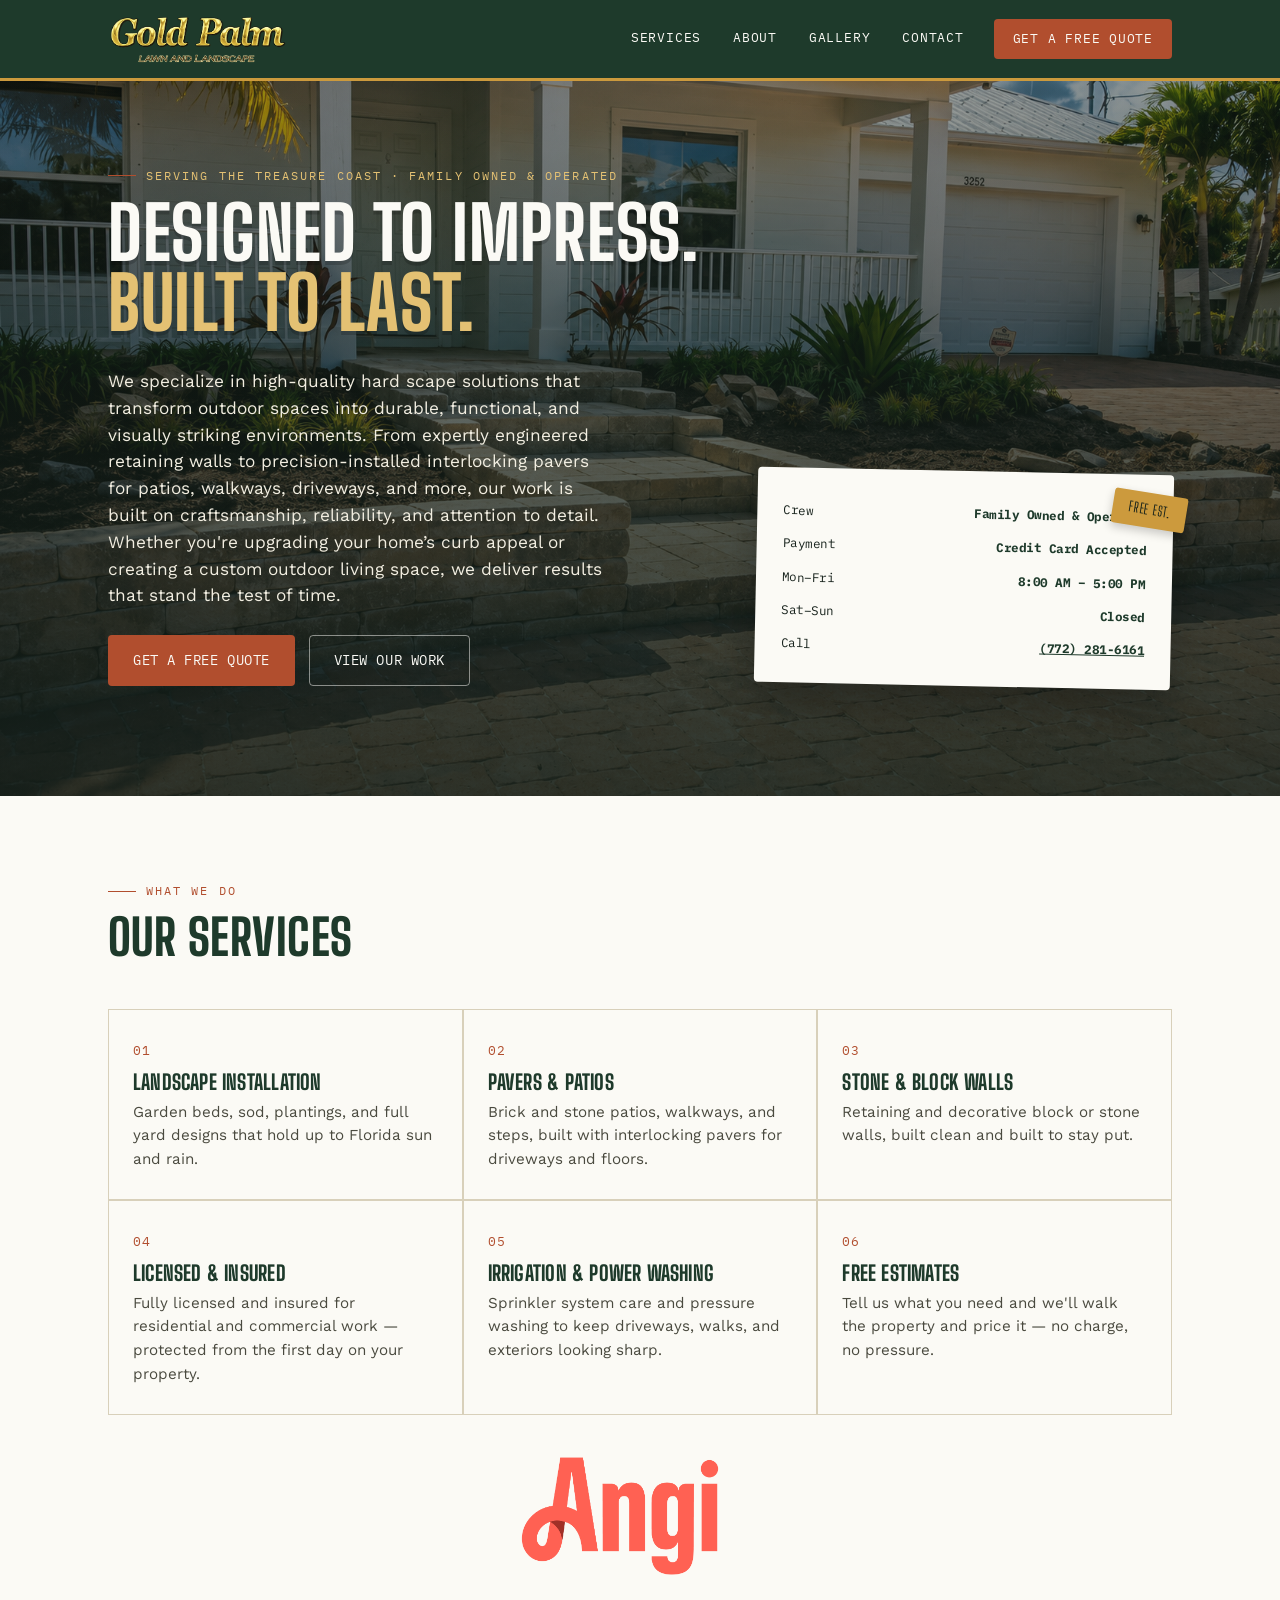
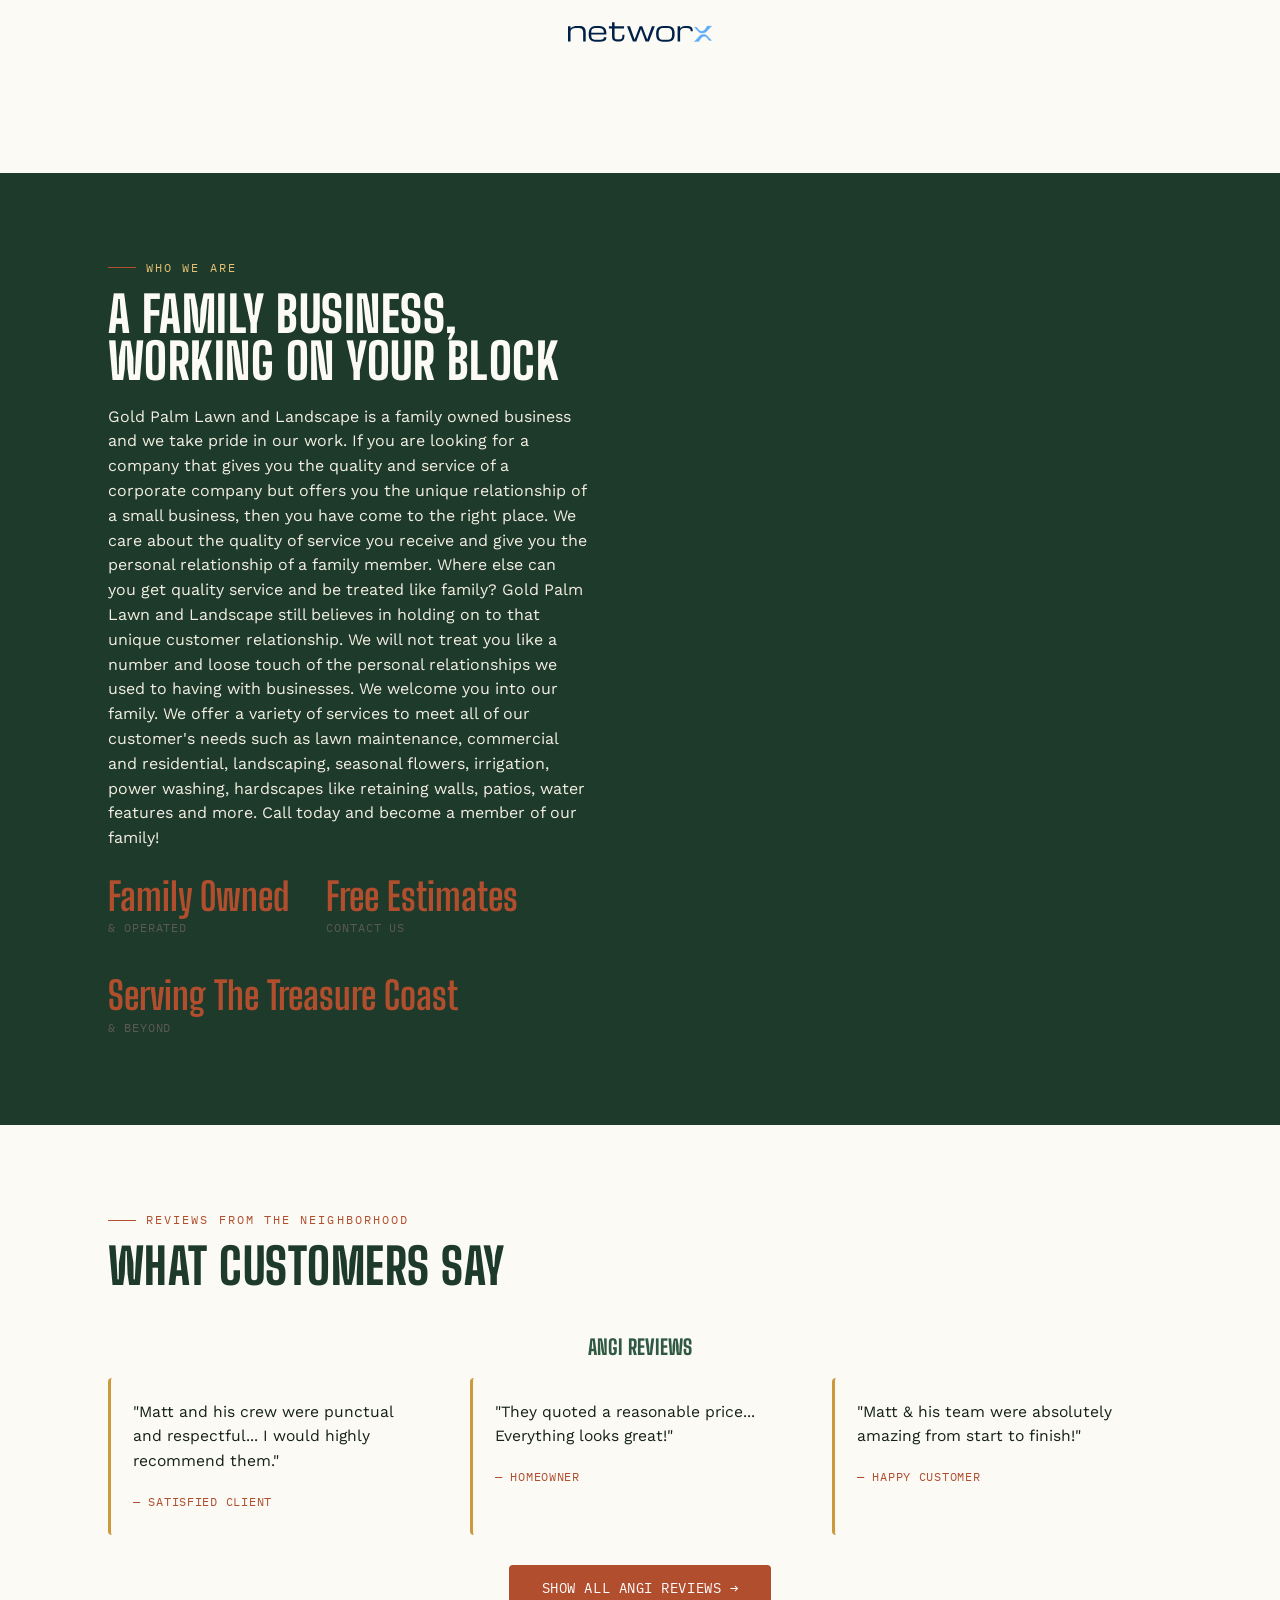
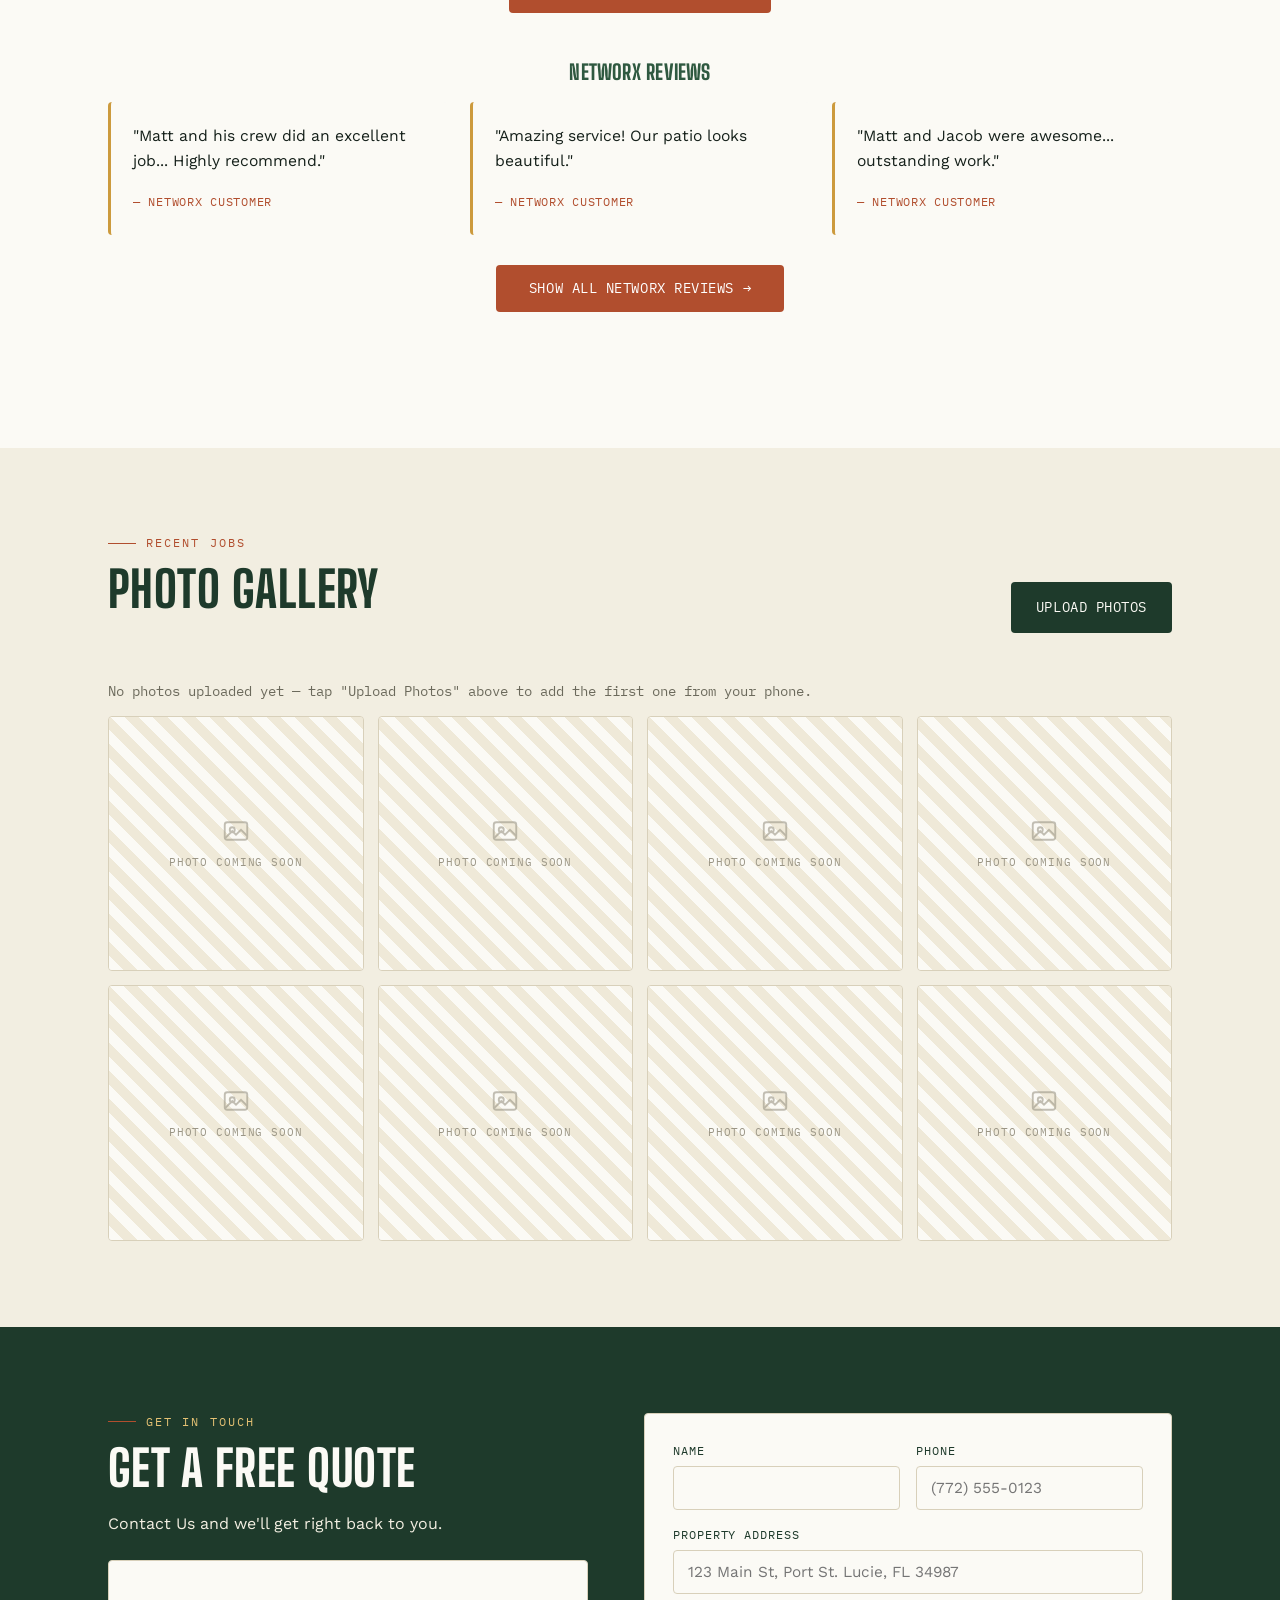
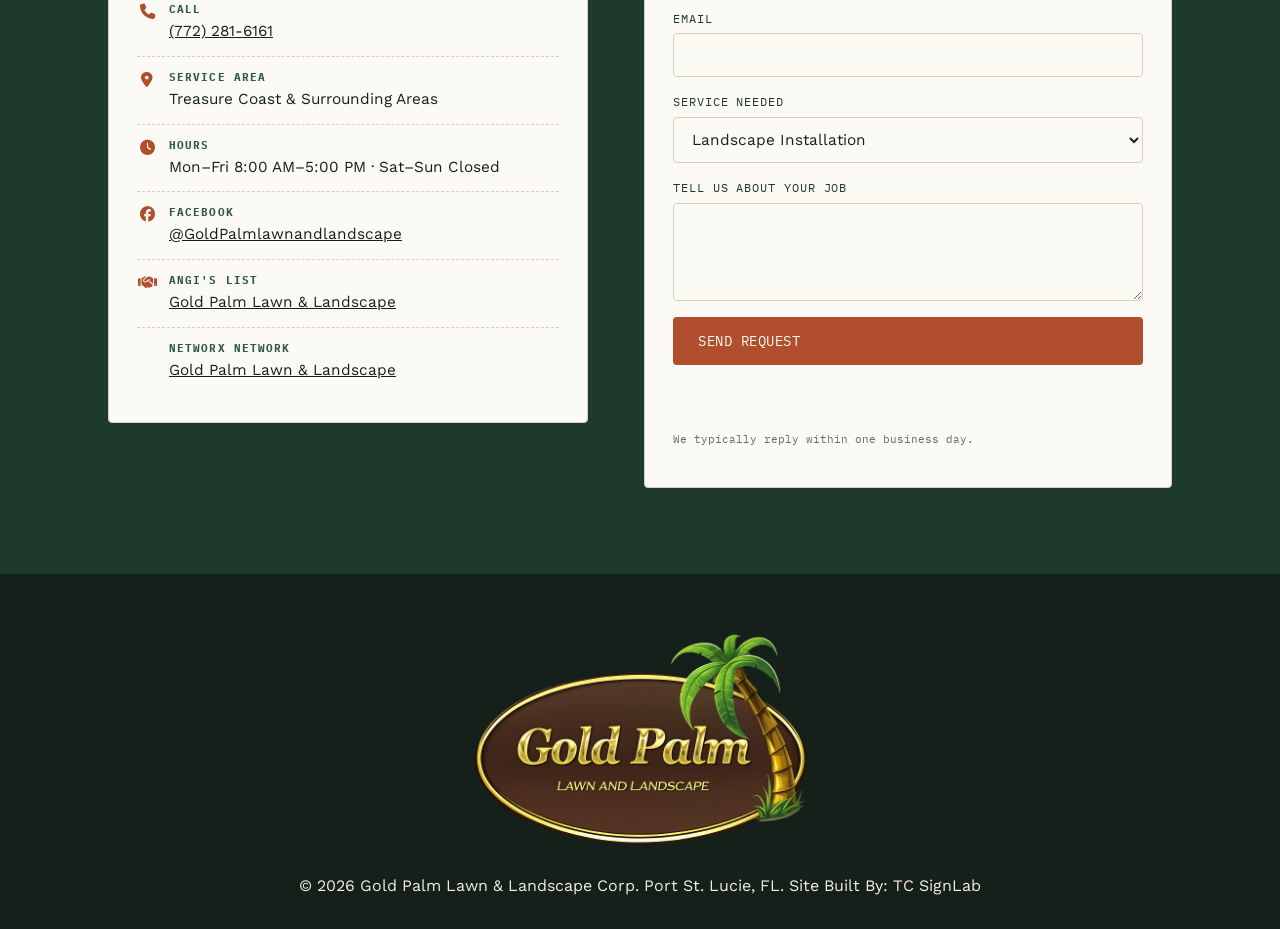
==== index.html @ 98dd60ee "Update index.html" ====
<!doctype html>
<html lang="en">
<head>
<meta charset="UTF-8">
<meta name="viewport" content="width=device-width, initial-scale=1">
<title>Gold Palm Lawn &amp; Landscape | Port St. Lucie, FL</title>
<meta name="description" content="Family-owned lawn care and landscaping in Port St. Lucie, FL. Mowing, landscape installs, pavers &amp; patios, clean-ups. Free estimates.">
<link rel="preconnect" href="https://fonts.googleapis.com">
<link rel="preconnect" href="https://fonts.gstatic.com" crossorigin>
<link href="https://fonts.googleapis.com/css2?family=Big+Shoulders+Display:wght@600;800&family=Work+Sans:wght@400;500;600;700&family=IBM+Plex+Mono:wght@500&display=swap" rel="stylesheet">
<link rel="stylesheet" href="https://cdnjs.cloudflare.com/ajax/libs/font-awesome/6.5.1/css/all.min.css">
<link rel="icon" href="assets/logo.jpg" type="image/jpeg">
<link rel="stylesheet" href="style.css">
</head>
<body>
<a class="skip-link" href="#main">Skip to content</a>

<!-- =================== HEADER =================== -->
<header class="site-header">
  <div class="wrap">
 <a href="#top" class="brand">
  <img src="logo.png" alt="Gold Palm Lawn & Landscape" class="brand-logo" style="height:106px; width:auto; object-fit:contain;">
  <!-- Optional fallback text if image fails to load -->
  <span class="brand-text" style="display:none;">Gold Palm<span>Lawn &amp; Landscape</span></span>
</a>
    <button class="nav-toggle" id="navToggle" aria-label="Open menu" aria-expanded="false" aria-controls="mainNav">
      <span></span><span></span><span></span>
    </button>
    <nav class="main-nav" id="mainNav">
      <a href="#services">Services</a>
      <a href="#about">About</a>
      <a href="#gallery">Gallery</a>
      <a href="#contact">Contact</a>
      <a href="#contact" class="btn btn-primary" style="padding:9px 18px;">Get a Free Quote</a>
    </nav>
  </div>
</header>

<main id="main">

  <!-- =================== HERO =================== -->
<section class="hero" id="top" style="background-image: url('hero1.png'); background-size: cover; background-position: center;">
  <div class="wrap">
    <div>
      <p class="eyebrow" style="color:var(--gold-light)">Serving The Treasure Coast &middot; Family Owned & Operated</p>
      <h1>Designed To Impress.<br><em>Built To Last.</em></h1>
      <p class="hero-sub">We specialize in high-quality hard scape solutions that transform outdoor spaces into durable, functional, and visually striking environments. From expertly engineered retaining walls to precision-installed interlocking pavers for patios, walkways, driveways, and more, our work is built on craftsmanship, reliability, and attention to detail. Whether you're upgrading your home’s curb appeal or creating a custom outdoor living space, we deliver results that stand the test of time.</p>
      <div class="hero-actions">
        <a href="#contact" class="btn btn-primary">Get A Free Quote</a>
        <a href="#gallery" class="btn btn-ghost">View Our Work</a>
      </div>
    </div>
    <div class="ticket">
      <div class="ticket-stamp">FREE&nbsp;EST.</div>
         <div class="ticket-row"><span>Crew</span><b>Family Owned &amp; Operated</b></div>
      <div class="ticket-row"><span>Payment</span><b>Credit Card Accepted</b></div>
      <div class="ticket-row"><span>Mon&ndash;Fri</span><b>8:00 AM &ndash; 5:00 PM</b></div>
      <div class="ticket-row"><span>Sat&ndash;Sun</span><b>Closed</b></div>
      <div class="ticket-row"><span>Call</span><b><a href="tel:+17722816161">(772) 281-6161</a></b></div>
    </div>
  </div>
</section>

  <!-- =================== SERVICES =================== -->
  <section id="services" class="section-paper">
    <div class="wrap">
      <div class="section-head">
        <p class="eyebrow">What We Do</p>
        <h2>Our Services</h2>
            </div>
      <div class="services-grid">
        <div class="service-card">
          <span class="service-num">01</span>
          <h3>Landscape Installation</h3>
          <p>Garden beds, sod, plantings, and full yard designs that hold up to Florida sun and rain.</p>
        </div>
        <div class="service-card">
          <span class="service-num">02</span>
          <h3>Pavers &amp; Patios</h3>
          <p>Brick and stone patios, walkways, and steps, built with interlocking pavers for driveways and floors.</p>
        </div>
        <div class="service-card">
          <span class="service-num">03</span>
          <h3>Stone &amp; Block Walls</h3>
          <p>Retaining and decorative block or stone walls, built clean and built to stay put.</p>
        </div>
        <div class="service-card">
          <span class="service-num">04</span>
          <h3>Licensed &amp; Insured</h3>
          <p>Fully licensed and insured for residential and commercial work — protected from the first day on your property.</p>
        </div>
        <div class="service-card">
          <span class="service-num">05</span>
          <h3>Irrigation &amp; Power Washing</h3>
          <p>Sprinkler system care and pressure washing to keep driveways, walks, and exteriors looking sharp.</p>
        </div>
        <div class="service-card">
          <span class="service-num">06</span>
          <h3>Free Estimates</h3>
          <p>Tell us what you need and we'll walk the property and price it — no charge, no pressure.</p>
        </div>
      </div>
    </div>
          </div>
    </div>
    <!-- TRUST SIGNALS / REVIEW SITES -->
  <div class="trust-badges" style="text-align:center; padding: 40px 0; background: var(--paper);">
    <div style="max-width:400px; margin:0 auto; display:flex; justify-content:center; gap:40px; align-items:center; flex-wrap:wrap;">
      <!-- Angi -->
      <a href="https://www.angi.com/companylist/us/fl/fort-pierce/gold-palm-lawn-and-landscape-corp target="_blank" rel="noopener" style="display:block;">
        <img src="angi.png" alt="Angi" style=" max-width:200px;">
      </a><br></br>
      
      <!-- Networx -->
      <a href="https://www.networx.com/c.gold-palm-lawn-and-landscap" target="_blank" rel="noopener" style="display:block;">
      <img src="networx.svg" alt="Networx" style="max-width:550px;">
      </a>
    </div>
  </div>
  </section>
  <!-- =================== ABOUT =================== -->
  <section id="about" class="section-dark">
    <div class="wrap about-grid">
      <div>
        <p class="eyebrow" style="color:var(--gold-light)">Who we are</p>
        <h2>A family business, working on your block</h2>
        <p style="color:var(--sand); max-width:48ch;">Gold Palm Lawn and Landscape is a family owned business and we take pride in our work. If you are looking for a company that gives you the quality and service of a corporate company but offers you the unique relationship of a small business, then you have come to the right place. We care about the quality of service you receive and give you the personal relationship of a family member. Where else can you get quality service and be treated like family? Gold Palm Lawn and Landscape still believes in holding on to that unique customer relationship. We will not treat you like a number and loose touch of the personal relationships we used to having with businesses. We welcome you into our family. We offer a variety of services to meet all of our customer's needs such as lawn maintenance, commercial and residential, landscaping, seasonal flowers, irrigation, power washing, hardscapes like retaining walls, patios, water features and more. Call today and become a member of our family!</p>
        <div class="stat-row">
          <div class="stat"><b>Family Owned</b><span>& Operated</span></div>
          <div class="stat"><b>Free Estimates</b><span>Contact Us</span></div>
          <div class="stat"><b>Serving The Treasure Coast</b><span>& Beyond</span></div>
        </div>
      </div>
    </div>
  </section>

<!-- =================== TESTIMONIALS =================== -->
<section class="section-paper">
  <div class="wrap">
    <div class="section-head">
      <p class="eyebrow">Reviews From The Neighborhood</p>
      <h2>What Customers Say</h2>
    </div>

<!-- Angi Reviews -->
<h3 style="text-align:center; margin:40px 0 20px; color:var(--palm);">Angi Reviews</h3>
<div class="testimonial-row" id="angiReviews"></div>
<div style="text-align:center; margin:30px 0 50px;">
  <a href="https://www.angi.com/companylist/us/fl/fort-pierce/gold-palm-lawn-and-landscape-corp-reviews-161920782.htm" 
     target="_blank" rel="noopener" 
     class="btn btn-primary" style="background:var(--clay); color:white; padding:12px 32px;">
    Show All Angi Reviews →
  </a>
</div>

<!-- Networx Reviews -->
<h3 style="text-align:center; margin:40px 0 20px; color:var(--palm);">Networx Reviews</h3>
<div class="testimonial-row" id="networxReviews"></div>
<div style="text-align:center; margin:30px 0 50px;">
  <a href="https://www.networx.com/c.gold-palm-lawn-and-landscape" 
     target="_blank" rel="noopener" 
     class="btn btn-primary" style="background:var(--clay); color:white; padding:12px 32px;">
    Show All Networx Reviews →
  </a>
</div>
  </div>
</section>

  <!-- All-reviews modal -->
  <div class="modal-overlay" id="reviewsModal" hidden>
    <div class="modal-panel">
      <button class="modal-close" id="reviewsModalClose" aria-label="Close reviews">&times;</button>
      <p class="eyebrow">Sourced from Angi</p>
      <h3 style="margin:0;">All Reviews</h3>
      <p class="form-note" id="modalSummaryNote"></p>
      <div class="review-list" id="reviewList"></div>
    </div>
  </div>

  <!-- =================== GALLERY =================== -->
  <section id="gallery" class="section-paper" style="background:var(--sand);">
    <div class="wrap">
      <div class="section-head" style="display:flex; justify-content:space-between; align-items:flex-end; flex-wrap:wrap; gap:18px; max-width:none;">
        <div>
          <p class="eyebrow">Recent jobs</p>
          <h2>Photo Gallery</h2>
        </div>
        <a href="admin.html" class="btn btn-dark">Upload Photos</a>
      </div>
      <div class="gallery-grid" id="galleryGrid">
        <!-- Filled by gallery.js from images.json. Placeholder tiles shown until photos are added. -->
      </div>
    </div>
  </section>

  <!-- =================== CONTACT =================== -->
  <section id="contact" class="section-dark">
    <div class="wrap contact-grid">
      <div>
        <p class="eyebrow" style="color:var(--gold-light)">Get In Touch</p>
        <h2>Get a free quote</h2>
        <p style="color:var(--sand);">Contact Us and we'll get right back to you.</p>
        <div class="contact-card" style="margin-top:24px;">
          <div class="contact-line"><span class="ic"><i class="fa-solid fa-phone"></i></span><div><b>Call</b><a href="tel:+17722816161">(772) 281-6161</a></div></div>
          
          <div class="contact-line"><span class="ic"><i class="fa-solid fa-location-dot"></i></span><div><b>Service Area</b>Treasure Coast &amp; Surrounding Areas</div></div>
          <div class="contact-line"><span class="ic"><i class="fa-solid fa-clock"></i></span><div><b>Hours</b>Mon&ndash;Fri 8:00 AM&ndash;5:00 PM &middot; Sat&ndash;Sun Closed</div></div>
          <div class="contact-line"><span class="ic"><i class="fa-brands fa-facebook"></i></span><div><b>Facebook</b><a href="https://www.facebook.com/GoldPalmlawnandlandscape/" target="_blank" rel="noopener">@GoldPalmlawnandlandscape</a></div></div>
        <div class="contact-line"><span class="ic"><i class="fa-solid fa-handshake"></i></span><div><b>Angi's List</b><a href="https://www.angi.com/companylist/us/fl/fort-pierce/gold-palm-lawn-and-landscape-corp" target="_blank" rel="noopener">Gold Palm Lawn & Landscape</a></div></div>
         <div class="contact-line"><span class="ic"><i class="fa-solid fa-brick"></i></span><div><b>Networx Network</b><a href="https://www.networx.com/c.gold-palm-lawn-and-landscapep" target="_blank" rel="noopener">Gold Palm Lawn & Landscape</a></div></div>
        </div>
      </div>
      <div class="contact-card">
        <!--
          FORM SETUP: Go to https://formspree.io, create a free account
          and a new form, then replace YOUR_FORM_ID below with your
          real Formspree form ID (looks like "abcdwxyz").
        -->
        <form class="quote-form" action="https://formspree.io/f/YOUR_FORM_ID" method="POST" id="quoteForm">
          <div class="form-row">
            <div class="field">
              <label for="name">Name</label>
              <input type="text" id="name" name="name" required>
            </div>
            <div class="field">
              <label for="phone">Phone</label>
              <input type="tel" id="phone" name="phone" placeholder="(772) 555-0123" required>
            </div>
          </div>
          <div class="field">
            <label for="address">Property Address</label>
            <input type="text" id="address" name="address" placeholder="123 Main St, Port St. Lucie, FL 34987">
          </div>
          <div class="field">
            <label for="email">Email</label>
            <input type="email" id="email" name="email" required>
          </div>
          <div class="field">
            <label for="service">Service Needed</label>
            <select id="service" name="service">
              <option>Landscape Installation</option>
              <option>Pavers &amp; Patios</option>
              <option>Stone &amp; Block Walls</option>
              <option>Irrigation &amp; Power Washing</option>
              <option>Something Else</option>
            </select>
          </div>
          <div class="field">
            <label for="message">Tell Us About Your Job</label>
            <textarea id="message" name="message" rows="4" required></textarea>
          </div>
          <input type="hidden" name="_subject" value="New quote request — Gold Palm website">
          <button type="submit" class="btn btn-primary">Send Request</button>
          <p class="form-status" id="formStatus" role="status"></p>
          <p class="form-note">We typically reply within one business day.</p>
        </form>
      </div>
    </div>
  </section>
</main>

<!-- =================== FOOTER =================== -->
<footer>
      <div align="center"> 
        <img src="logo3.png" alt="Gold Palm Lawn & Landscape" style="height:250px;">
      &copy; 2026 Gold Palm Lawn &amp; Landscape Corp. Port St. Lucie, FL. Site Built By: TC SignLab
    </div>
</footer>

<script>
  document.getElementById('year').textContent = new Date().getFullYear();

  // mobile nav toggle
  const navToggle = document.getElementById('navToggle');
  const mainNav = document.getElementById('mainNav');
  navToggle.addEventListener('click', () => {
    const open = mainNav.classList.toggle('open');
    navToggle.setAttribute('aria-expanded', open);
  });
  mainNav.querySelectorAll('a').forEach(a => a.addEventListener('click', () => {
    mainNav.classList.remove('open');
    navToggle.setAttribute('aria-expanded', false);
  }));

  // Formspree AJAX submit so we can show a status message without leaving the page
  const form = document.getElementById('quoteForm');
  const status = document.getElementById('formStatus');
  form.addEventListener('submit', async (e) => {
    e.preventDefault();
    status.textContent = 'Sending...';
    status.className = 'form-status';
    try{
      const res = await fetch(form.action, {
        method: 'POST',
        body: new FormData(form),
        headers: { 'Accept': 'application/json' }
      });
      if(res.ok){
        status.textContent = "Thanks — we'll be in touch soon.";
        status.className = 'form-status ok';
        form.reset();
      } else {
        status.textContent = 'Something went wrong. Please call (772) 281-6161 instead.';
        status.className = 'form-status err';
      }
    } catch(err){
      status.textContent = 'Something went wrong. Please call (772) 281-6161 instead.';
      status.className = 'form-status err';
    }
  });
</script>
<script src="reviews.js"></script>
<script src="gallery.js"></script>
<script src="reviews.js"></script>
</body>
</html>
---- style.css ----
/* ===========================================================
   GOLD PALM LAWN & LANDSCAPE — design tokens
   Theme: a landscaper's job ticket — mowed-stripe fields,
   stamped estimates, dashed tear-lines, spec-sheet labels.
   =========================================================== */

:root{
  --ink:        #15201A;
  --palm-deep:  #1E3A2B;
  --palm:       #2F5940;
  --palm-light: #4F8061;
  --gold:       #CC9A3D;
  --gold-light: #E4C173;
  --clay:       #B14E2E;
  --sand:       #F2EEE1;
  --paper:      #FBFAF5;
  --line:       #D8D0BA;

  --display: "Big Shoulders Display", sans-serif;
  --body:    "Work Sans", system-ui, sans-serif;
  --mono:    "IBM Plex Mono", monospace;

  --radius: 4px;
  --max: 1120px;
}

@media (prefers-reduced-motion: reduce){
  *{ animation-duration: 0.001ms !important; transition-duration: 0.001ms !important; }
}

*{ box-sizing: border-box; }
html{ scroll-behavior: smooth; }
body{
  margin:0;
  background: var(--sand);
  color: var(--ink);
  font-family: var(--body);
  font-size: 16px;
  line-height: 1.55;
}

img{ max-width:100%; display:block; }
a{ color: inherit; }
.wrap{ max-width: var(--max); margin: 0 auto; padding: 0 28px; }

h1,h2,h3{
  font-family: var(--display);
  font-weight: 800;
  letter-spacing: 0.01em;
  text-transform: uppercase;
  line-height: 0.95;
  margin: 0 0 0.4em;
}
h2{ font-size: clamp(2rem, 5vw, 3.1rem); color: var(--palm-deep); }
h3{ font-size: 1.3rem; color: var(--palm-deep); }
p{ margin: 0 0 1em; }

.eyebrow{
  font-family: var(--mono);
  text-transform: uppercase;
  letter-spacing: 0.18em;
  font-size: 0.72rem;
  color: var(--clay);
  display:flex;
  align-items:center;
  gap: 10px;
  margin-bottom: 14px;
}
.eyebrow::before{
  content:"";
  width: 28px; height: 1px;
  background: var(--clay);
  display:inline-block;
}

/* ---------- buttons ---------- */
.btn{
  display:inline-flex;
  align-items:center;
  gap:8px;
  font-family: var(--mono);
  font-size: 0.85rem;
  letter-spacing: 0.04em;
  text-transform: uppercase;
  text-decoration:none;
  padding: 14px 24px;
  border-radius: var(--radius);
  border: 1px solid transparent;
  cursor:pointer;
  transition: transform .15s ease, background .15s ease;
}
.btn:hover{ transform: translateY(-2px); }
.btn:focus-visible{ outline: 3px solid var(--gold); outline-offset: 2px; }
.btn-primary{ background: var(--clay); color: var(--paper); }
.btn-primary:hover{ background:#9c4326; }
.btn-ghost{ background: transparent; border-color: rgba(251,250,245,0.5); color: var(--paper); }
.btn-ghost:hover{ background: rgba(251,250,245,0.12); }
.btn-dark{ background: var(--palm-deep); color: var(--paper); }
.btn-dark:hover{ background: var(--ink); }

/* ---------- header ---------- */
.site-header{
  position: sticky; top:0; z-index: 50;
  background: var(--palm-deep);
  border-bottom: 3px solid var(--gold);
}
.site-header .wrap{
  display:flex; align-items:center; justify-content:space-between;
  height: 78px;
}
.brand{ display:flex; align-items:center; gap: 12px; text-decoration:none; }
.brand-mark{
  width: 46px; height:46px; border-radius:50%;
  background: var(--gold);
  display:flex; align-items:center; justify-content:center;
  font-family: var(--display); font-size:1.4rem; color: var(--palm-deep);
  flex: none;
}
.brand-text{ font-family: var(--display); color: var(--paper); font-size: 1.5rem; letter-spacing:0.02em; line-height:1; }
.brand-text span{ display:block; font-family: var(--mono); font-size:0.6rem; letter-spacing:0.22em; color: var(--gold-light); text-transform:uppercase; margin-top:4px; }
.brand-logo {
  height: 46px;
  width: auto;
  max-width: 180px;
  object-fit: contain;
  flex: none;
}

/* Fallback if image doesn't load */
.brand-text {
  display: flex;
  align-items: center;
  gap: 12px;
}
nav.main-nav{ display:flex; align-items:center; gap: 28px; }
nav.main-nav a{
  color: var(--paper); text-decoration:none;
  font-family: var(--mono); font-size:0.8rem; letter-spacing:0.06em; text-transform:uppercase;
  padding: 6px 2px; border-bottom: 2px solid transparent;
}
nav.main-nav a:hover{ border-color: var(--gold); }
.nav-toggle{ display:none; }

@media (max-width: 760px){
  nav.main-nav{ position:fixed; inset: 78px 0 auto 0; background: var(--palm-deep); flex-direction:column; align-items:flex-start; padding: 18px 28px 24px; gap:16px; transform: translateY(-130%); transition: transform .25s ease; border-bottom: 3px solid var(--gold); }
  nav.main-nav.open{ transform: translateY(0); }
  .nav-toggle{ display:flex; flex-direction:column; gap:5px; background:none; border:none; cursor:pointer; padding:8px; }
  .nav-toggle span{ width:24px; height:2px; background: var(--paper); display:block; }
}

/* ---------- hero ---------- */
.hero{
  position: relative;
  overflow: hidden;
  background: repeating-linear-gradient(
    115deg,
    var(--palm-deep) 0px, var(--palm-deep) 64px,
    var(--palm) 64px, var(--palm) 128px
  );
  padding: 86px 0 110px;
}
.hero::after{
  content:"";
  position:absolute; inset:0;
  background: linear-gradient(180deg, rgba(21,32,26,0.05) 0%, rgba(21,32,26,0.55) 100%);
  pointer-events:none;
}
.hero .wrap{ position:relative; z-index:2; display:grid; grid-template-columns: 1.3fr 0.9fr; gap: 48px; align-items:end; }
@media (max-width: 860px){ .hero .wrap{ grid-template-columns: 1fr; } }

.hero h1{
  font-size: clamp(2.6rem, 6.4vw, 4.6rem);
  color: var(--paper);
  text-shadow: 0 4px 0 rgba(0,0,0,0.18);
}
.hero h1 em{ font-style:normal; color: var(--gold-light); }
.hero-sub{ color: var(--sand); max-width: 46ch; font-size:1.08rem; }
.hero-actions{ display:flex; gap:14px; flex-wrap:wrap; margin-top: 26px; }

/* ticket-stub card */
.ticket{
  background: var(--paper);
  border-radius: var(--radius);
  padding: 26px 26px 22px;
  position: relative;
  box-shadow: 0 18px 40px rgba(0,0,0,0.28);
  transform: rotate(1.2deg);
}
.ticket-row{ display:flex; justify-content:space-between; font-family: var(--mono); font-size:0.78rem; letter-spacing:0.04em; padding: 7px 0; }
.ticket-row.divider{ border-top: 2px dashed var(--line); margin-top: 4px; padding-top: 11px; }
.ticket-row b{ color: var(--palm-deep); }
.ticket-stamp{
  position:absolute; top: 18px; right: -14px;
  background: var(--gold); color: var(--ink);
  font-family: var(--display); font-size: 0.85rem; letter-spacing: 0.06em;
  padding: 7px 16px; transform: rotate(8deg);
  border-radius: 3px;
  box-shadow: 0 4px 10px rgba(0,0,0,0.2);
}

/* ---------- section shells ---------- */
section{ padding: 86px 0; }
.section-dark{ background: var(--palm-deep); color: var(--sand); }
.section-dark h2{ color: var(--paper); }
.section-paper{ background: var(--paper); }

.section-head{ max-width: 640px; margin-bottom: 48px; }

/* ---------- services ---------- */
.services-grid{
  display:grid; grid-template-columns: repeat(3, 1fr); gap: 2px;
  background: var(--line);
  border: 1px solid var(--line);
}
@media (max-width: 760px){ .services-grid{ grid-template-columns: 1fr 1fr; } }
@media (max-width: 480px){ .services-grid{ grid-template-columns: 1fr; } }
.service-card{
  background: var(--paper);
  padding: 28px 24px;
}
.service-num{ font-family: var(--mono); color: var(--clay); font-size:0.8rem; letter-spacing:0.08em; }
.service-card h3{ margin: 10px 0 8px; }
.service-card p{ color: #4a4a3f; font-size:0.95rem; margin:0; }

/* ---------- about ---------- */
.about-grid{ display:grid; grid-template-columns: 1fr 1fr; gap: 60px; align-items:center; }
@media (max-width: 860px){ .about-grid{ grid-template-columns: 1fr; gap: 36px; } }
.about-photo{
  aspect-ratio: 4/3;
  background: linear-gradient(135deg, var(--palm) 0%, var(--palm-deep) 100%);
  border-radius: var(--radius);
  display:flex; align-items:center; justify-content:center;
  color: var(--gold-light); font-family: var(--mono); font-size:0.78rem; letter-spacing:0.1em; text-transform:uppercase; text-align:center; padding: 24px;
  border: 1px solid var(--palm-light);
}
.stat-row{ display:flex; gap: 36px; margin-top: 26px; flex-wrap:wrap; }
.stat b{ display:block; font-family: var(--display); font-size: 2.4rem; color: var(--clay); line-height:1; }
.stat span{ font-family: var(--mono); font-size:0.72rem; letter-spacing:0.08em; text-transform:uppercase; color:#5b5b4f; }

/* ---------- testimonials ---------- */
.testimonial-row{ display:grid; grid-template-columns: repeat(3,1fr); gap: 22px; }
@media (max-width: 860px){ .testimonial-row{ grid-template-columns: 1fr; } }
.testimonial{
  background: var(--paper);
  border-left: 3px solid var(--gold);
  padding: 22px 22px;
  border-radius: var(--radius);
}
.testimonial p{ font-size: 0.98rem; color: var(--ink); }
.testimonial cite{ font-family: var(--mono); font-style:normal; font-size:0.75rem; letter-spacing:0.06em; text-transform:uppercase; color: var(--clay); }

/* ---------- reviews ---------- */
.reviews-head{ display:flex; justify-content:space-between; align-items:flex-end; flex-wrap:wrap; gap:18px; margin-bottom: 48px; }
.reviews-summary{ display:flex; align-items:center; gap: 14px; font-family: var(--mono); }
.reviews-summary .score{ font-family: var(--display); font-size: 2.4rem; color: var(--clay); line-height:1; }
.reviews-summary .stars{ color: var(--gold); letter-spacing: 2px; font-size: 1rem; }
.reviews-summary .count{ font-size: 0.78rem; color: #5b5b4f; display:block; }
.reviews-summary a{ font-size: 0.72rem; text-decoration: underline; color: var(--palm); }
.testimonial-loading{ font-family: var(--mono); font-size:0.85rem; color:#6c6a5c; grid-column: 1/-1; }
.testimonial .stars{ color: var(--gold); font-size: 0.85rem; letter-spacing: 1px; display:block; margin-bottom: 8px; }
.testimonial .neg-badge{ display:inline-block; font-family: var(--mono); font-size:0.62rem; letter-spacing:0.08em; text-transform:uppercase; color: var(--clay); border:1px solid var(--clay); border-radius: 3px; padding: 2px 6px; margin-bottom:8px; }

/* ---------- review modal ---------- */
.modal-overlay{
  position: fixed; inset: 0; z-index: 200;
  background: rgba(21,32,26,0.72);
  display:flex; align-items:flex-start; justify-content:center;
  padding: 40px 18px;
  overflow-y: auto;
}
.modal-overlay[hidden]{ display:none; }
.modal-panel{
  background: var(--paper);
  border-radius: var(--radius);
  max-width: 720px; width:100%;
  padding: 32px 30px 36px;
  position: relative;
  box-shadow: 0 30px 60px rgba(0,0,0,0.4);
}
.modal-close{
  position:absolute; top: 18px; right: 18px;
  width: 36px; height:36px; border-radius:50%;
  border:1px solid var(--line); background: var(--sand);
  font-family: var(--mono); font-size: 1rem; cursor:pointer; color: var(--ink);
}
.modal-close:hover{ background: var(--clay); color: var(--paper); }
.review-list{ margin-top: 22px; display:flex; flex-direction:column; gap:16px; max-height: 60vh; overflow-y:auto; padding-right: 6px; }
.review-row{ border-bottom: 1px dashed var(--line); padding-bottom: 14px; }
.review-row:last-child{ border-bottom:none; }
.review-row-head{ display:flex; justify-content:space-between; align-items:baseline; gap:10px; flex-wrap:wrap; }
.review-row-head b{ font-family: var(--display); font-size:1.05rem; color: var(--palm-deep); text-transform:none; letter-spacing:0; }
.review-row-head .stars{ color: var(--gold); font-size:0.8rem; }
.review-row-head .date{ font-family: var(--mono); font-size:0.7rem; color:#8a8a7a; }
.review-row p{ margin: 6px 0 0; font-size: 0.92rem; color: var(--ink); }
.review-row p.no-text{ color:#9b9686; font-style: italic; }

/* ---------- gallery ---------- */
.gallery-grid{
  display:grid; grid-template-columns: repeat(4, 1fr); gap: 14px;
}
@media (max-width: 860px){ .gallery-grid{ grid-template-columns: repeat(2, 1fr); } }
.gallery-item{
  aspect-ratio: 1/1;
  border-radius: var(--radius);
  overflow:hidden;
  background: var(--paper);
  border: 1px solid var(--line);
  position: relative;
}
.gallery-item img{ width:100%; height:100%; object-fit:cover; }
.gallery-placeholder{
  width:100%; height:100%;
  display:flex; flex-direction:column; align-items:center; justify-content:center; gap:8px;
  color: #9b9686; font-family: var(--mono); font-size: 0.68rem; letter-spacing: 0.08em; text-transform:uppercase; text-align:center; padding:10px;
  background: repeating-linear-gradient(45deg, var(--paper) 0 10px, #efe9d8 10px 20px);
}
.gallery-placeholder svg{ width: 30px; height:30px; opacity:0.6; }
.gallery-empty{ font-family: var(--mono); color:#6c6a5c; font-size:0.85rem; }

/* ---------- contact ---------- */
.contact-grid{ display:grid; grid-template-columns: 1fr 1.1fr; gap: 56px; }
@media (max-width: 860px){ .contact-grid{ grid-template-columns: 1fr; gap: 36px; } }
.contact-card{ background: var(--paper); border-radius: var(--radius); padding: 28px; border:1px solid var(--line); color: var(--ink); }
.contact-line{ display:flex; gap:12px; padding: 12px 0; border-bottom: 1px dashed var(--line); font-size:0.96rem; }
.contact-line:last-child{ border-bottom:none; }
.contact-line .ic{ flex:none; width: 20px; text-align:center; color: var(--clay); }
.contact-line b{ display:block; font-family: var(--mono); font-size:0.68rem; letter-spacing:0.1em; text-transform:uppercase; color: var(--palm); margin-bottom: 2px; }

form.quote-form{ display:flex; flex-direction:column; gap: 16px; }
.form-row{ display:grid; grid-template-columns: 1fr 1fr; gap: 16px; }
@media (max-width: 540px){ .form-row{ grid-template-columns: 1fr; } }
label{ font-family: var(--mono); font-size:0.72rem; letter-spacing:0.08em; text-transform:uppercase; color: var(--palm-deep); margin-bottom:6px; display:block; }
input, select, textarea{
  width:100%; padding: 12px 14px; border-radius: var(--radius);
  border: 1px solid var(--line); background: var(--paper);
  font-family: var(--body); font-size: 0.96rem; color: var(--ink);
}
input:focus, select:focus, textarea:focus{ outline: 2px solid var(--clay); outline-offset:1px; }
.field{ display:flex; flex-direction:column; }
.form-note{ font-family: var(--mono); font-size:0.7rem; color:#6c6a5c; }
.form-status{ font-family: var(--mono); font-size:0.85rem; padding: 10px 0; }
.form-status.ok{ color: var(--palm); }
.form-status.err{ color: var(--clay); }

/* ---------- footer ---------- */
footer{ background: var(--ink); color: var(--sand); padding: 50px 0 30px; }
.footer-top{ display:flex; justify-content:space-between; align-items:flex-start; flex-wrap:wrap; gap: 30px; padding-bottom: 30px; border-bottom: 1px solid rgba(251,250,245,0.15); }
.social-links{ display:flex; gap: 14px; }
.social-links a{
  width: 44px; height:44px; border-radius:50%;
  background: rgba(251,250,245,0.08);
  display:flex; align-items:center; justify-content:center;
  text-decoration:none; color: var(--sand);
  border: 1px solid rgba(251,250,245,0.2);
  transition: background .15s ease, transform .15s ease;
}
.social-links a:hover{ background: var(--gold); color: var(--ink); transform: translateY(-3px); }
.social-links svg{ width:20px; height:20px; }
.footer-bottom{ padding-top: 22px; font-family: var(--mono); font-size:0.72rem; letter-spacing:0.04em; color:#9b9b8c; display:flex; justify-content:space-between; flex-wrap:wrap; gap:10px; }

.skip-link{ position:absolute; left:-999px; top:auto; }
.skip-link:focus{ left: 16px; top: 16px; background: var(--gold); color:var(--ink); padding: 10px 16px; z-index: 200; border-radius: var(--radius); }

.sr-only{ position:absolute; width:1px; height:1px; padding:0; margin:-1px; overflow:hidden; clip:rect(0,0,0,0); white-space:nowrap; border:0; }

.logo-badge{
  background: var(--paper);
  border-radius: 8px;
  padding: 6px 10px;
  display:flex; align-items:center;
  flex: none;
}
.logo-badge img{ height: 44px; width:auto; display:block; }
@media (max-width:480px){ .logo-badge img{ height:36px; } }
.hero::before {
  content: "";
  position: absolute;
  inset: 0;
  background: linear-gradient(180deg, rgba(21,32,26,0.4) 0%, rgba(21,32,26,0.75) 100%);
  pointer-events: none;
}
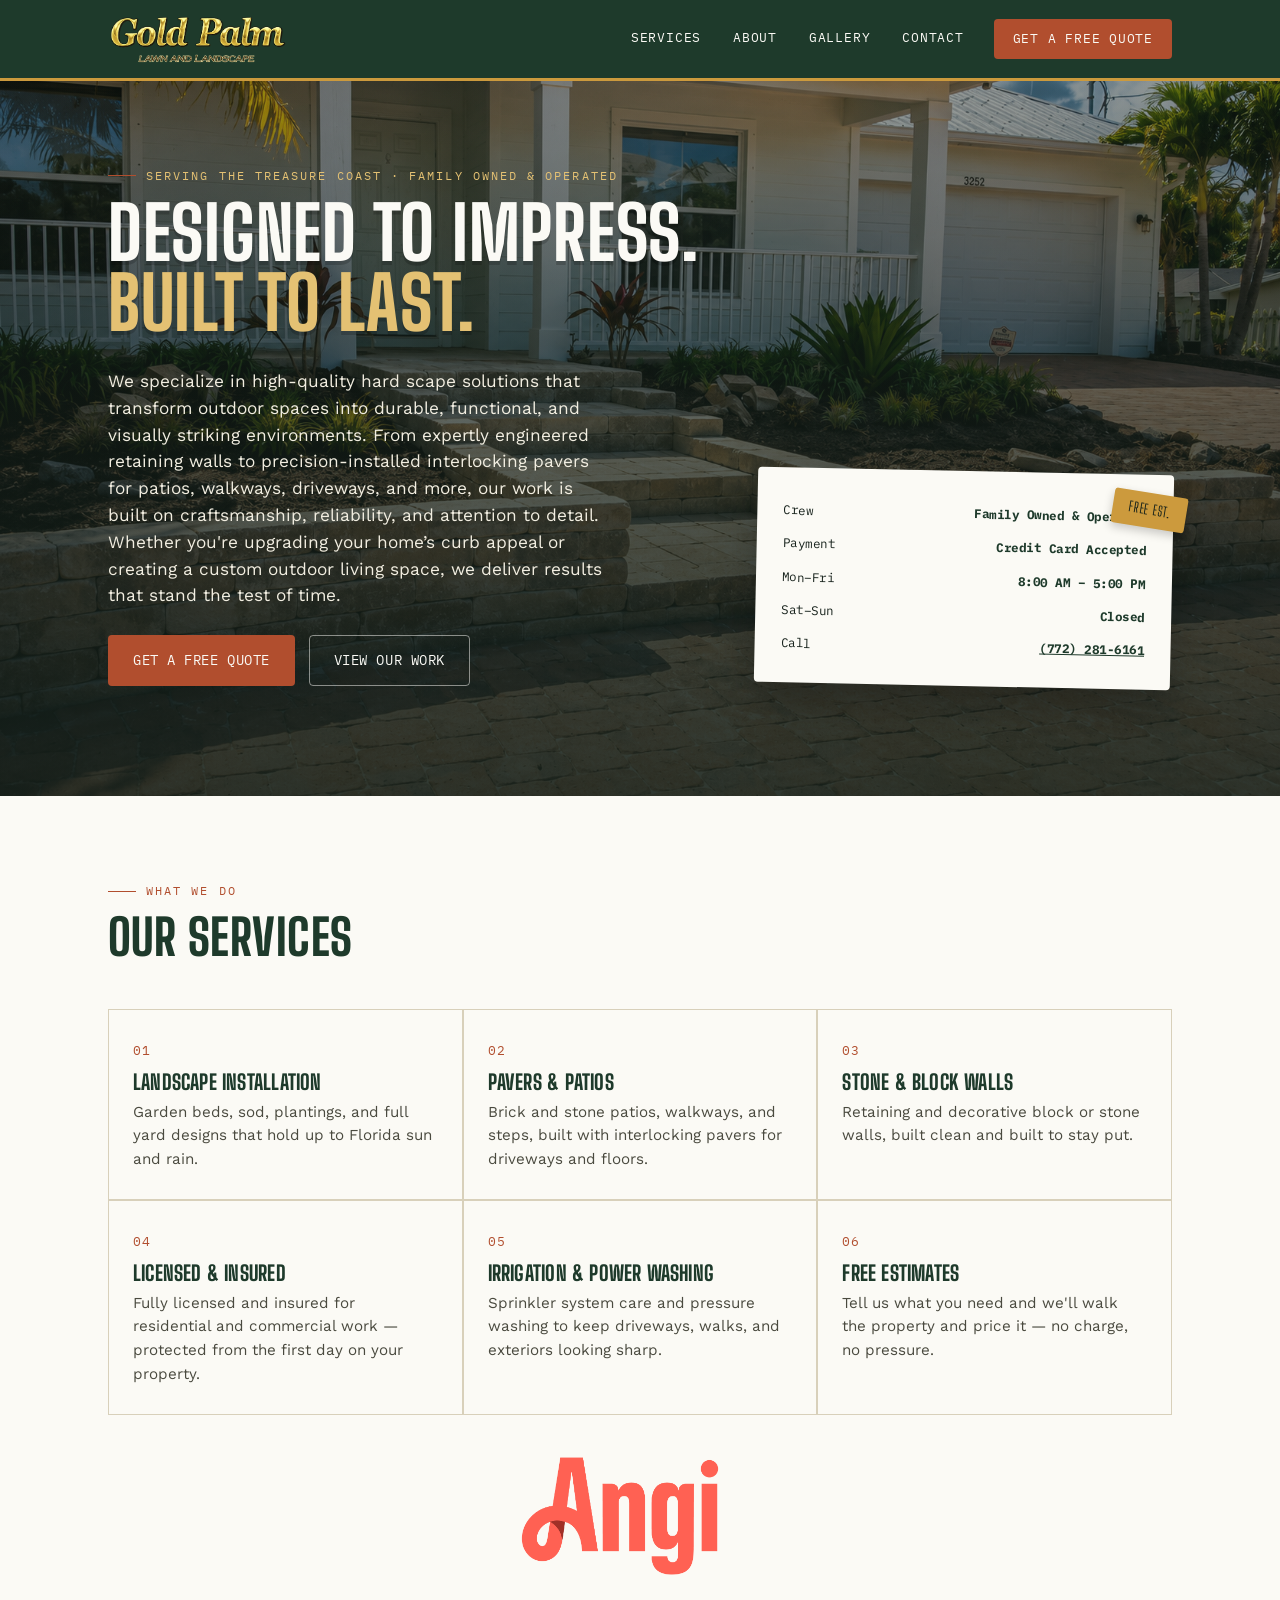
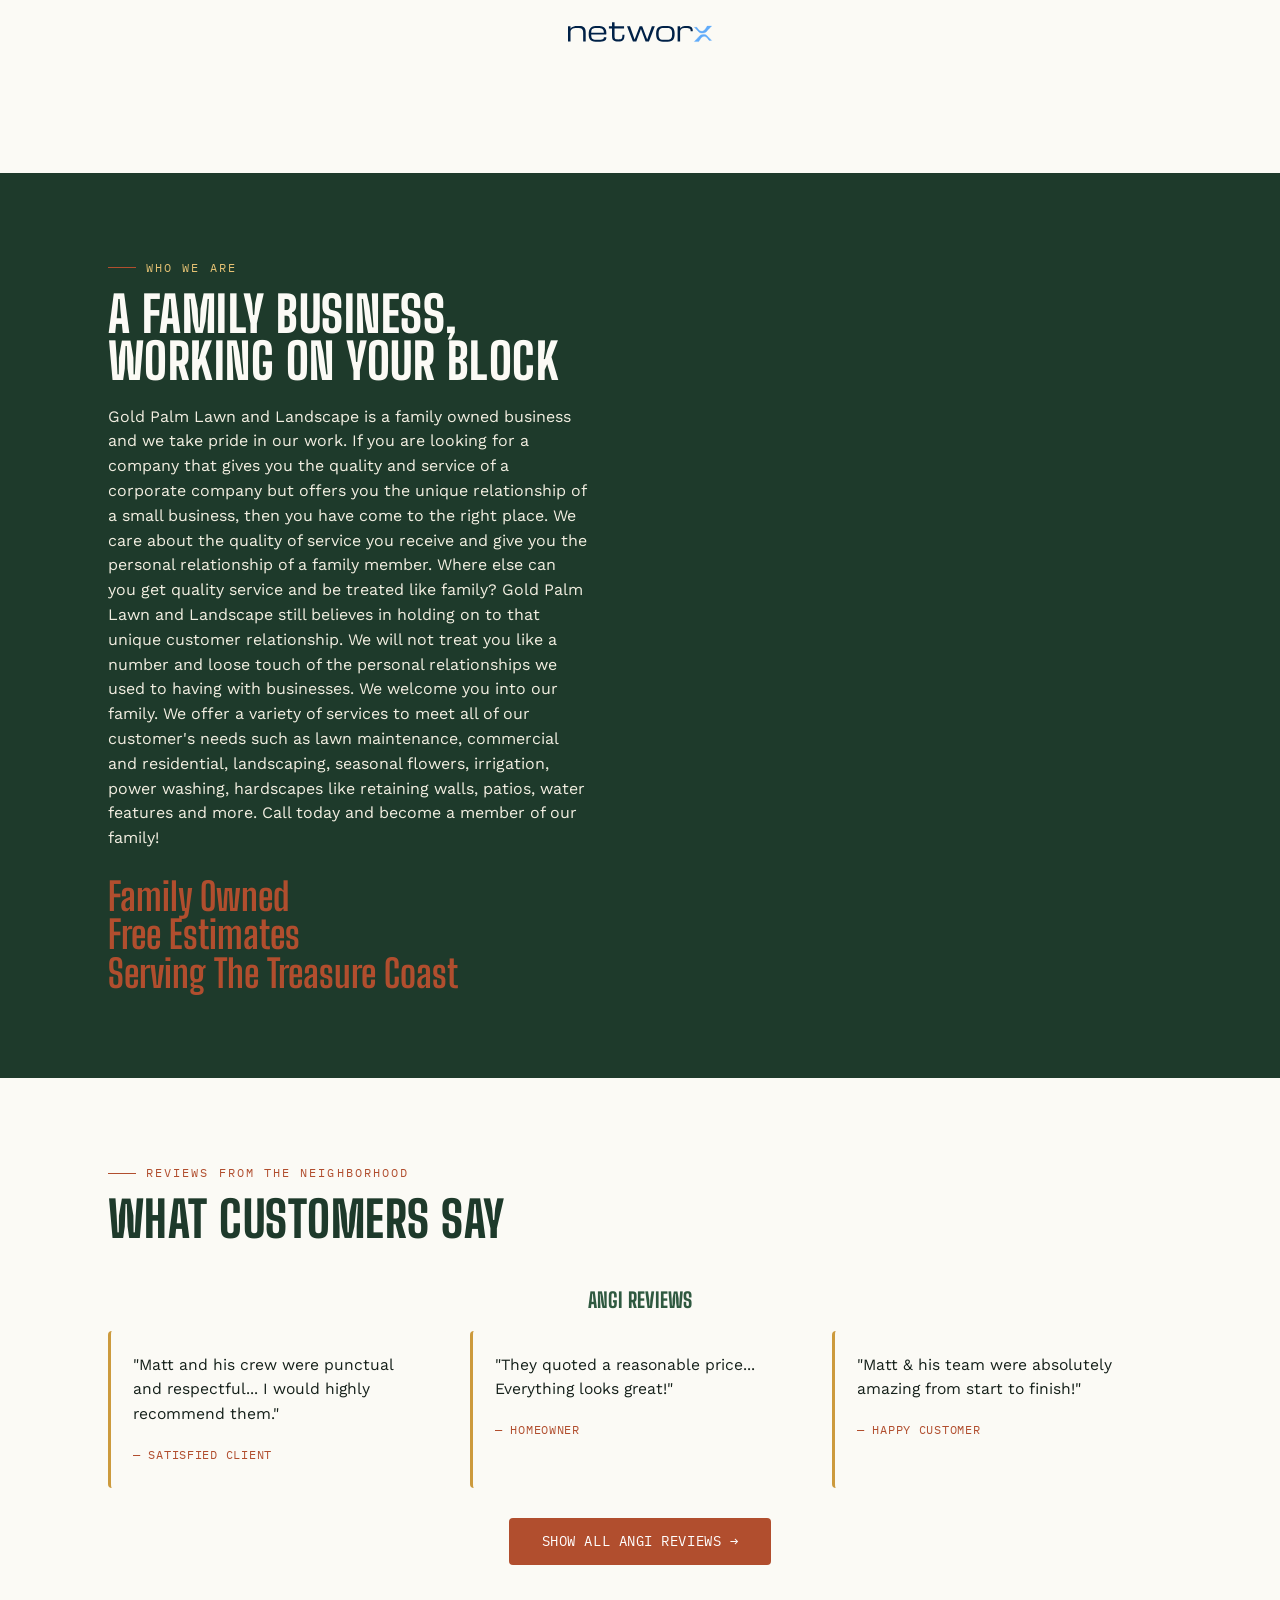
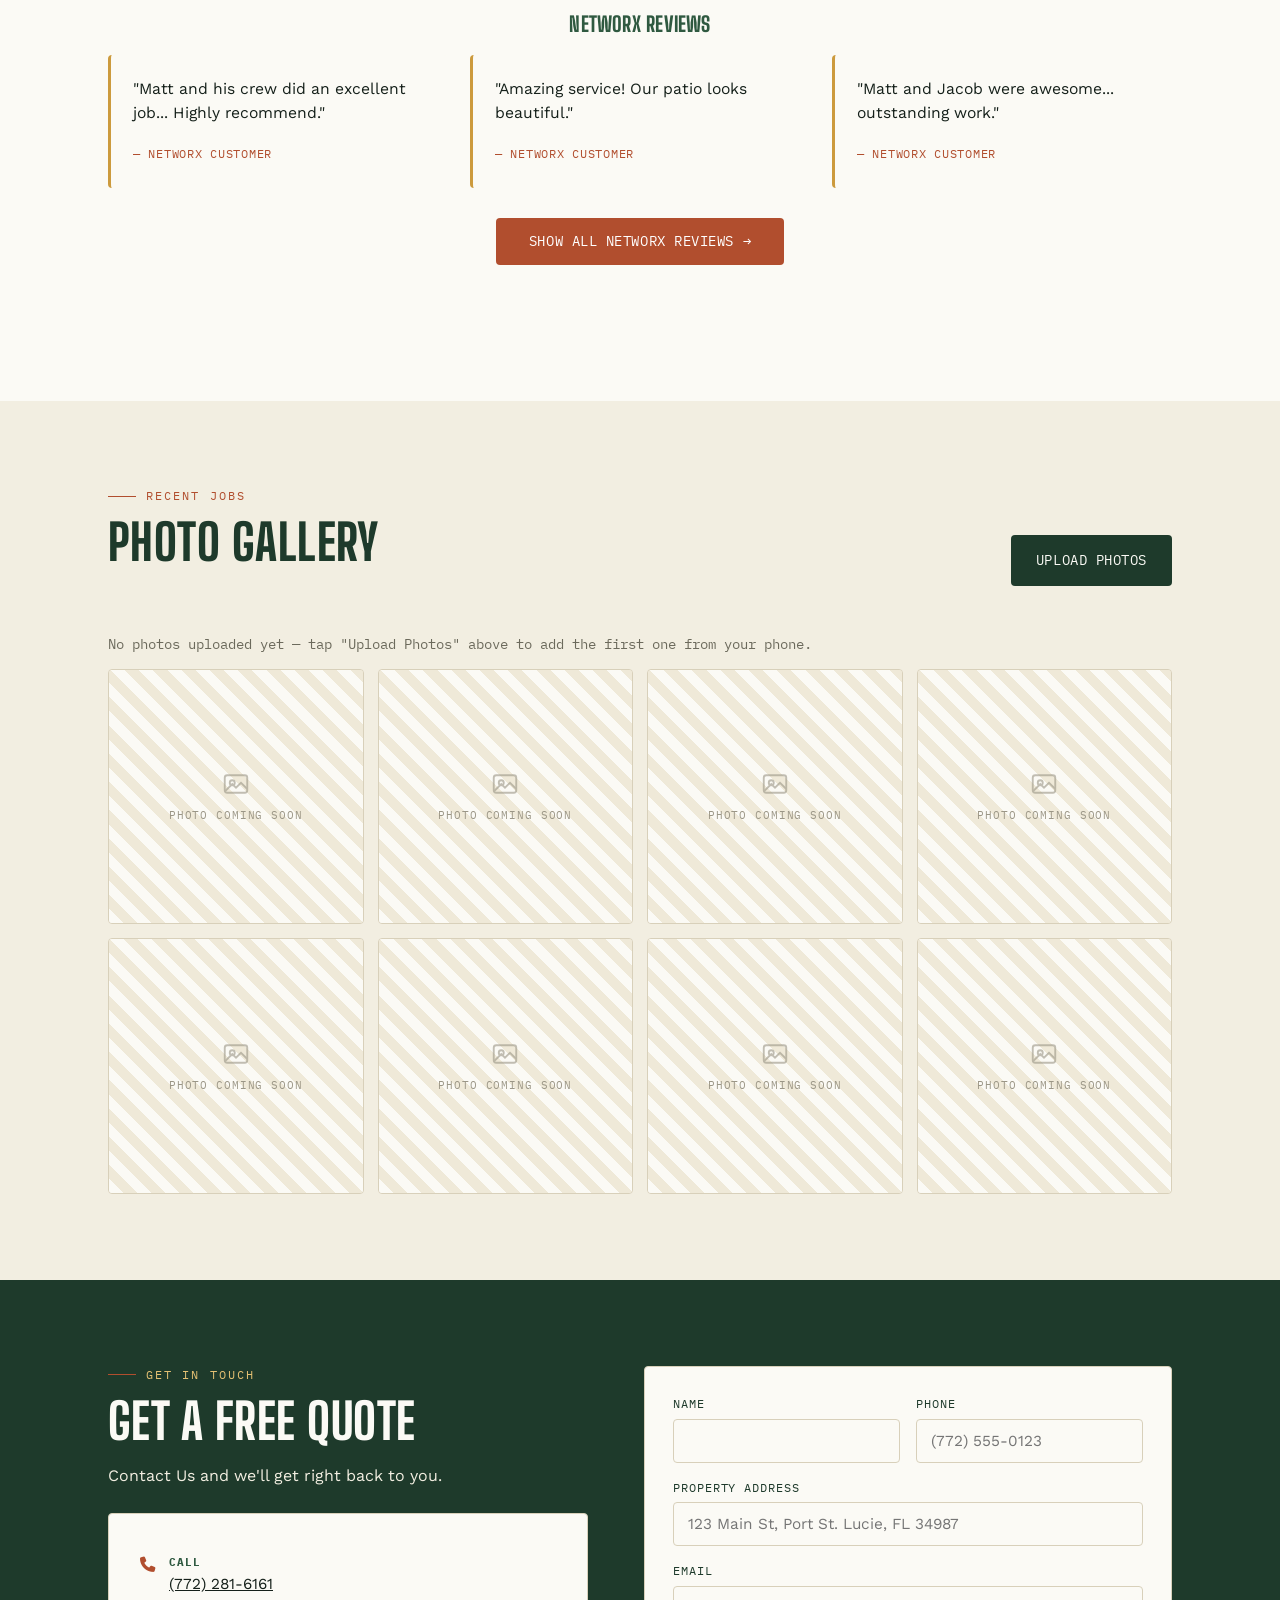
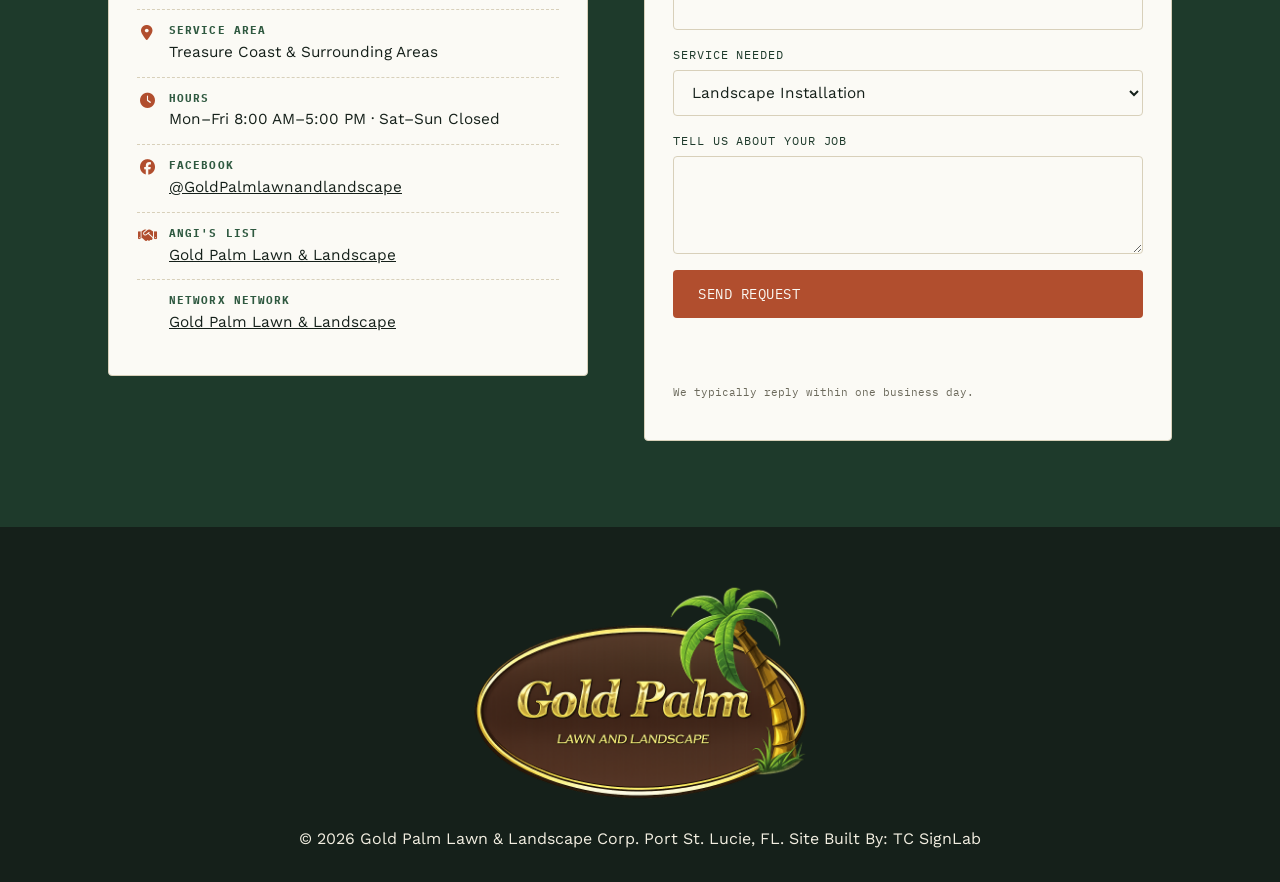
==== commit 8ea301c6: "Update index.html" ====
--- a/index.html
+++ b/index.html
@@ -126,9 +126,9 @@
         <h2>A family business, working on your block</h2>
         <p style="color:var(--sand); max-width:48ch;">Gold Palm Lawn and Landscape is a family owned business and we take pride in our work. If you are looking for a company that gives you the quality and service of a corporate company but offers you the unique relationship of a small business, then you have come to the right place. We care about the quality of service you receive and give you the personal relationship of a family member. Where else can you get quality service and be treated like family? Gold Palm Lawn and Landscape still believes in holding on to that unique customer relationship. We will not treat you like a number and loose touch of the personal relationships we used to having with businesses. We welcome you into our family. We offer a variety of services to meet all of our customer's needs such as lawn maintenance, commercial and residential, landscaping, seasonal flowers, irrigation, power washing, hardscapes like retaining walls, patios, water features and more. Call today and become a member of our family!</p>
         <div class="stat-row">
-          <div class="stat"><b>Family Owned</b><span>& Operated</span></div>
-          <div class="stat"><b>Free Estimates</b><span>Contact Us</span></div>
-          <div class="stat"><b>Serving The Treasure Coast</b><span>& Beyond</span></div>
+          <div class="stat"><b>Family Owned</b><span</div>
+          <div class="stat"><b>Free Estimates</b><span></div>
+          <div class="stat"><b>Serving The Treasure Coast</b><span></div>
         </div>
       </div>
     </div>
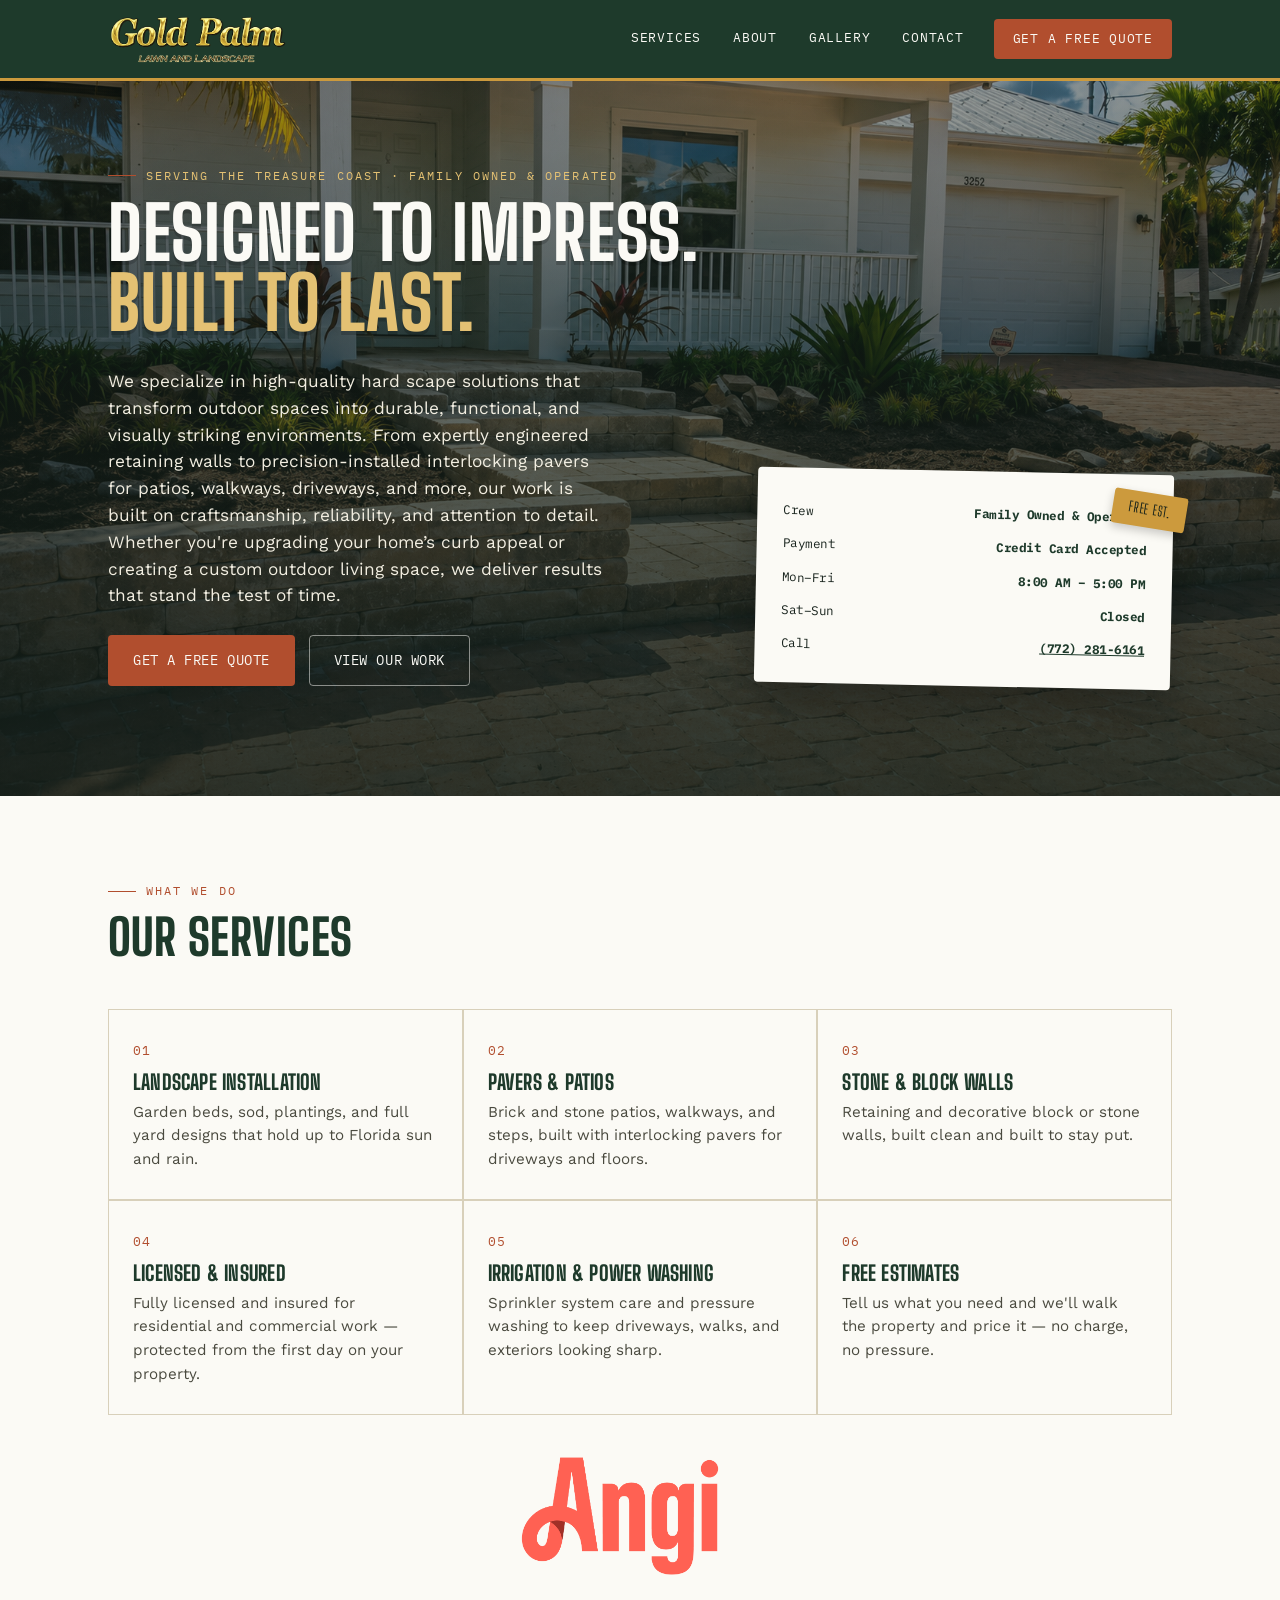
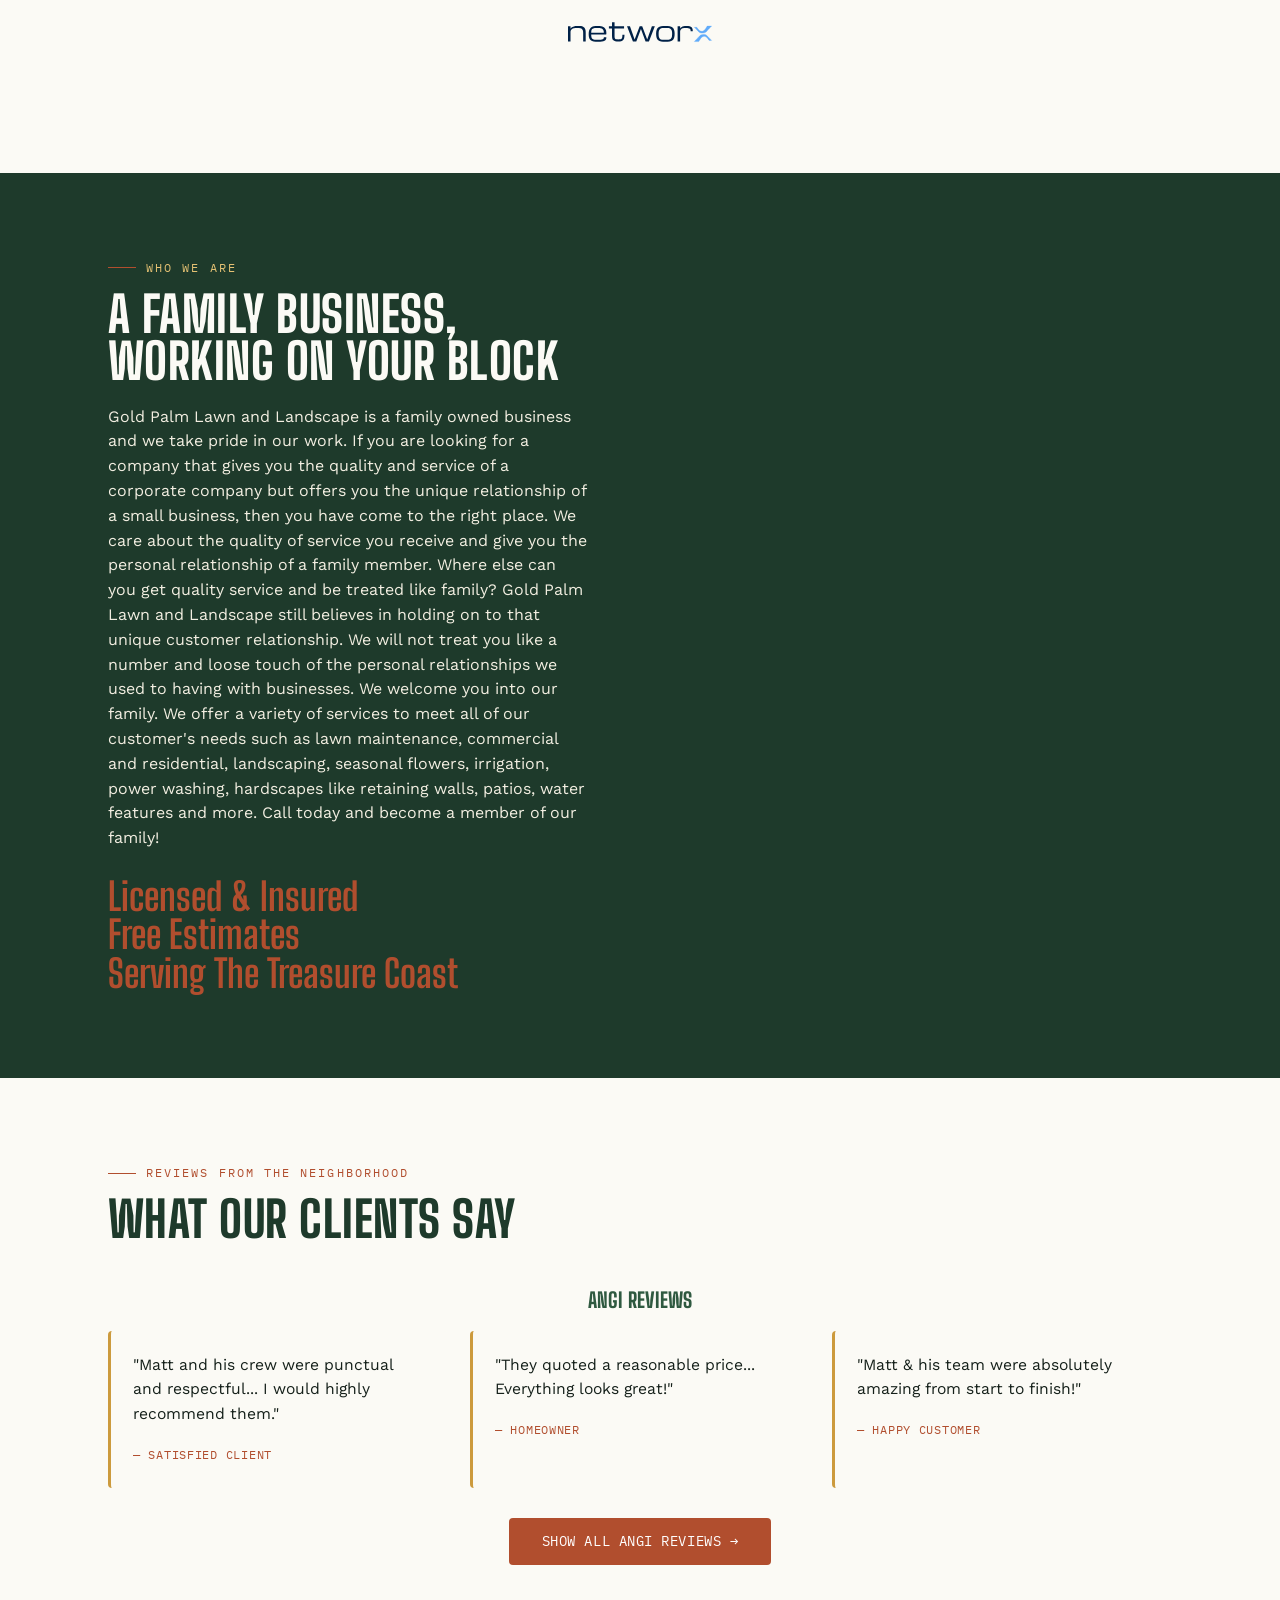
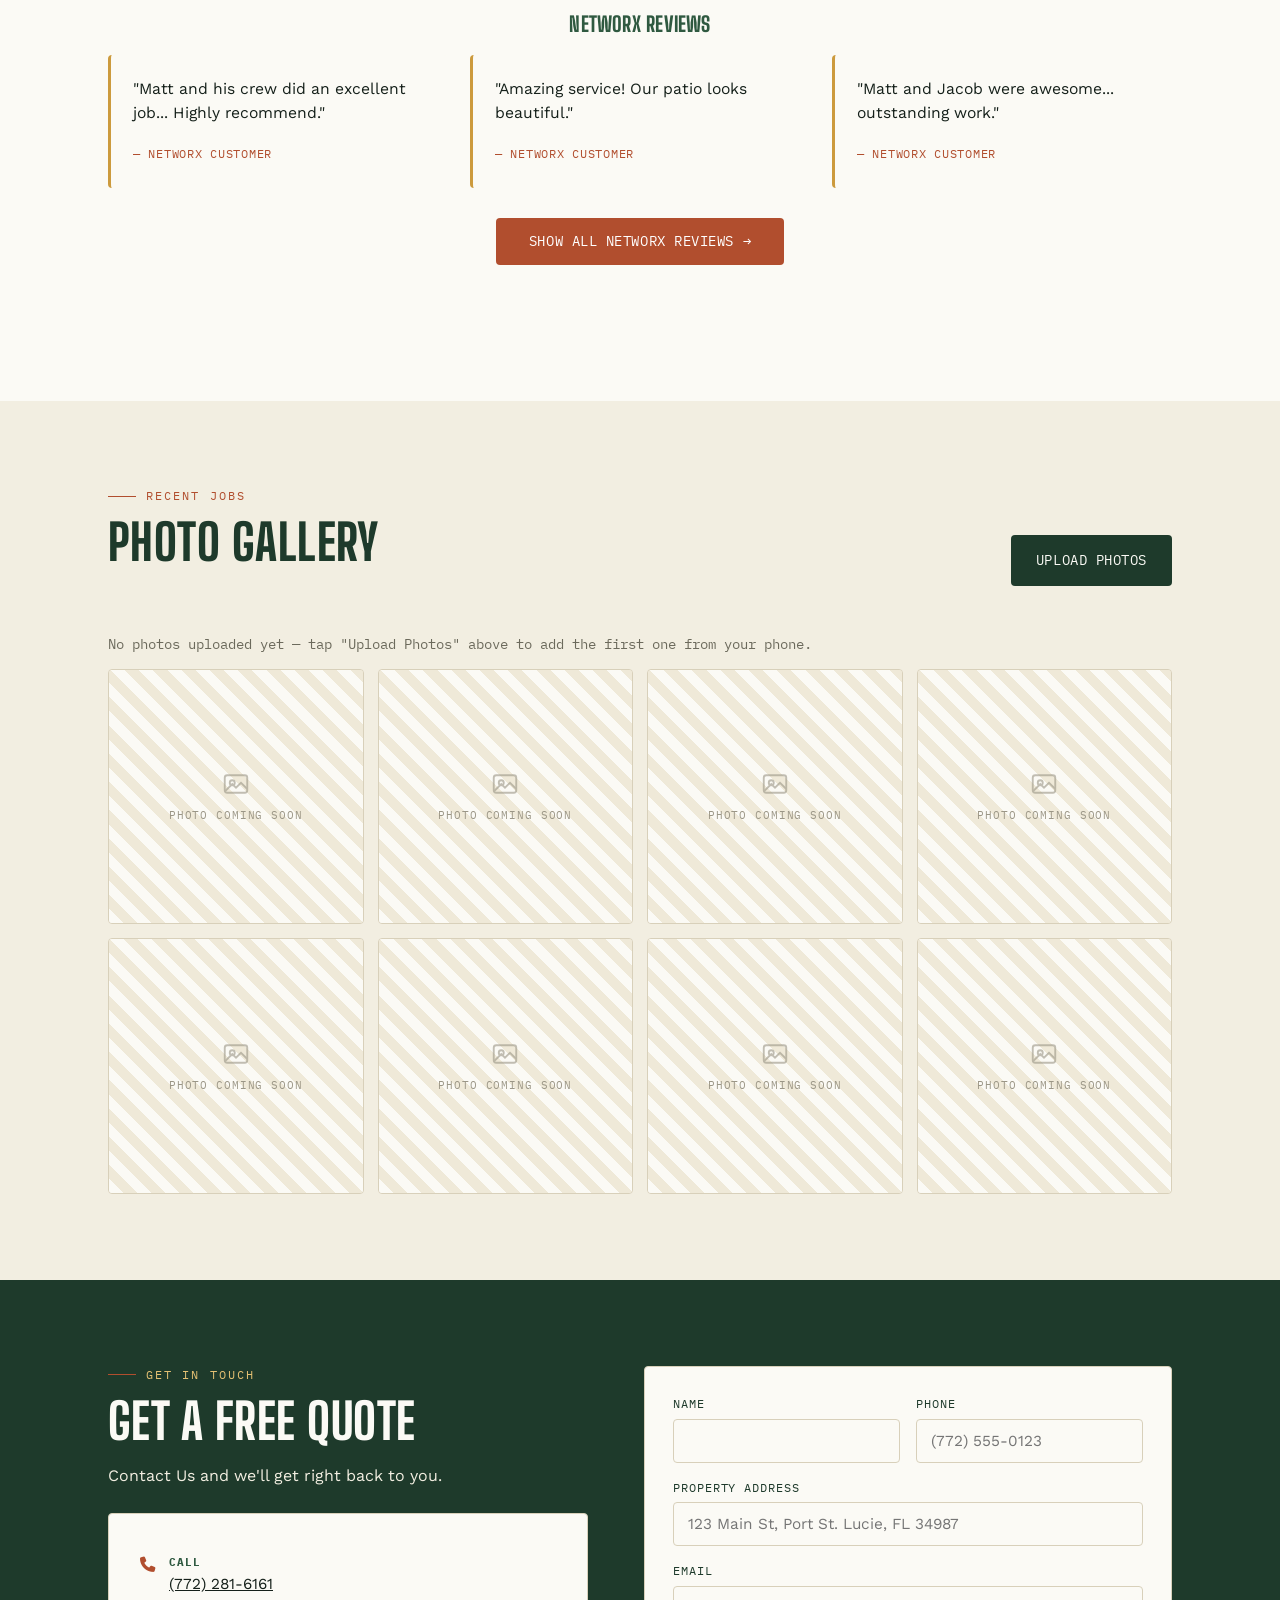
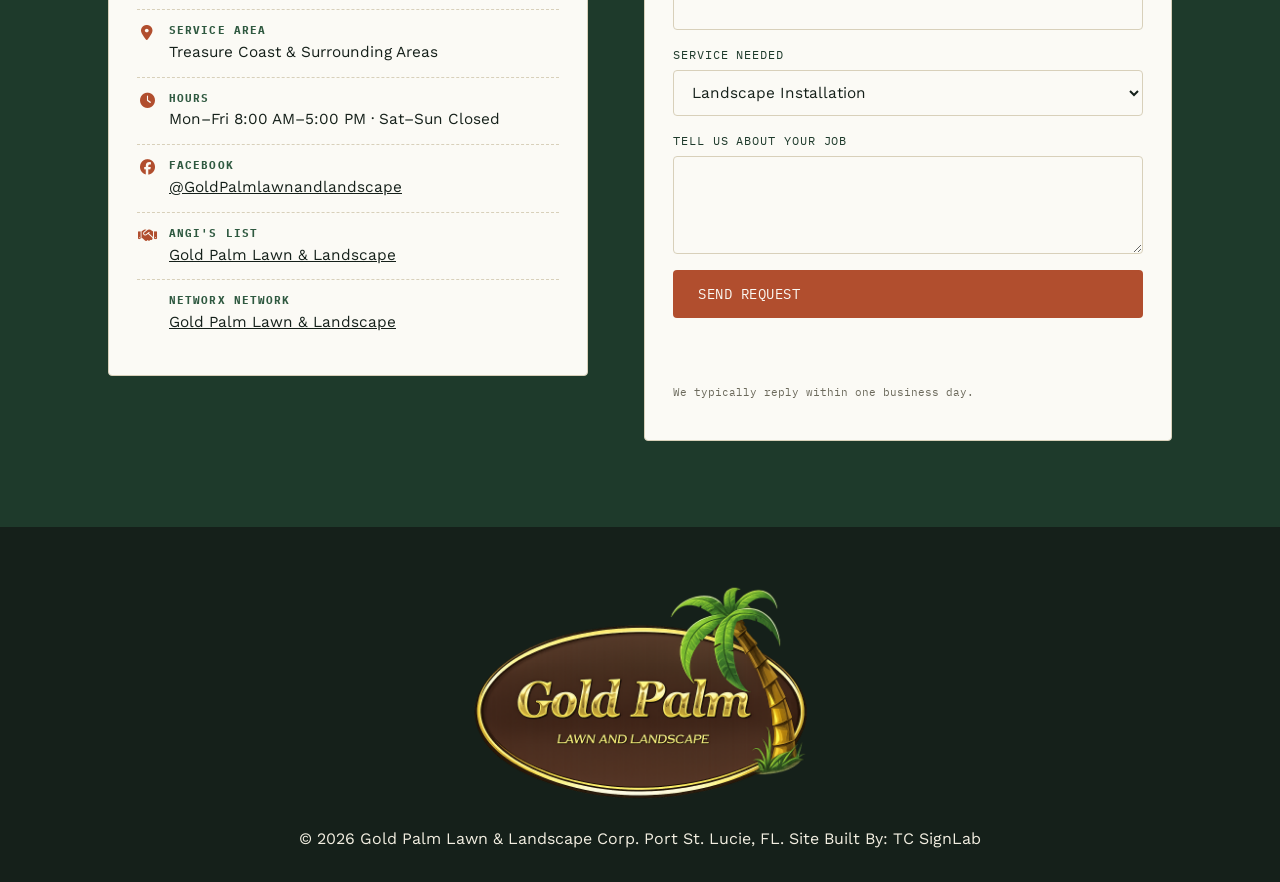
==== commit 0e7ccede: "Update index.html" ====
--- a/index.html
+++ b/index.html
@@ -122,11 +122,11 @@
   <section id="about" class="section-dark">
     <div class="wrap about-grid">
       <div>
-        <p class="eyebrow" style="color:var(--gold-light)">Who we are</p>
+        <p class="eyebrow" style="color:var(--gold-light)">Who We Are</p>
         <h2>A family business, working on your block</h2>
         <p style="color:var(--sand); max-width:48ch;">Gold Palm Lawn and Landscape is a family owned business and we take pride in our work. If you are looking for a company that gives you the quality and service of a corporate company but offers you the unique relationship of a small business, then you have come to the right place. We care about the quality of service you receive and give you the personal relationship of a family member. Where else can you get quality service and be treated like family? Gold Palm Lawn and Landscape still believes in holding on to that unique customer relationship. We will not treat you like a number and loose touch of the personal relationships we used to having with businesses. We welcome you into our family. We offer a variety of services to meet all of our customer's needs such as lawn maintenance, commercial and residential, landscaping, seasonal flowers, irrigation, power washing, hardscapes like retaining walls, patios, water features and more. Call today and become a member of our family!</p>
         <div class="stat-row">
-          <div class="stat"><b>Family Owned</b><span</div>
+          <div class="stat"><b>Licensed & Insured</b><span</div>
           <div class="stat"><b>Free Estimates</b><span></div>
           <div class="stat"><b>Serving The Treasure Coast</b><span></div>
         </div>
@@ -139,7 +139,7 @@
   <div class="wrap">
     <div class="section-head">
       <p class="eyebrow">Reviews From The Neighborhood</p>
-      <h2>What Customers Say</h2>
+      <h2>What Our Clients Say</h2>
     </div>
 
 <!-- Angi Reviews -->
@@ -182,7 +182,7 @@
     <div class="wrap">
       <div class="section-head" style="display:flex; justify-content:space-between; align-items:flex-end; flex-wrap:wrap; gap:18px; max-width:none;">
         <div>
-          <p class="eyebrow">Recent jobs</p>
+          <p class="eyebrow">Recent Jobs</p>
           <h2>Photo Gallery</h2>
         </div>
         <a href="admin.html" class="btn btn-dark">Upload Photos</a>
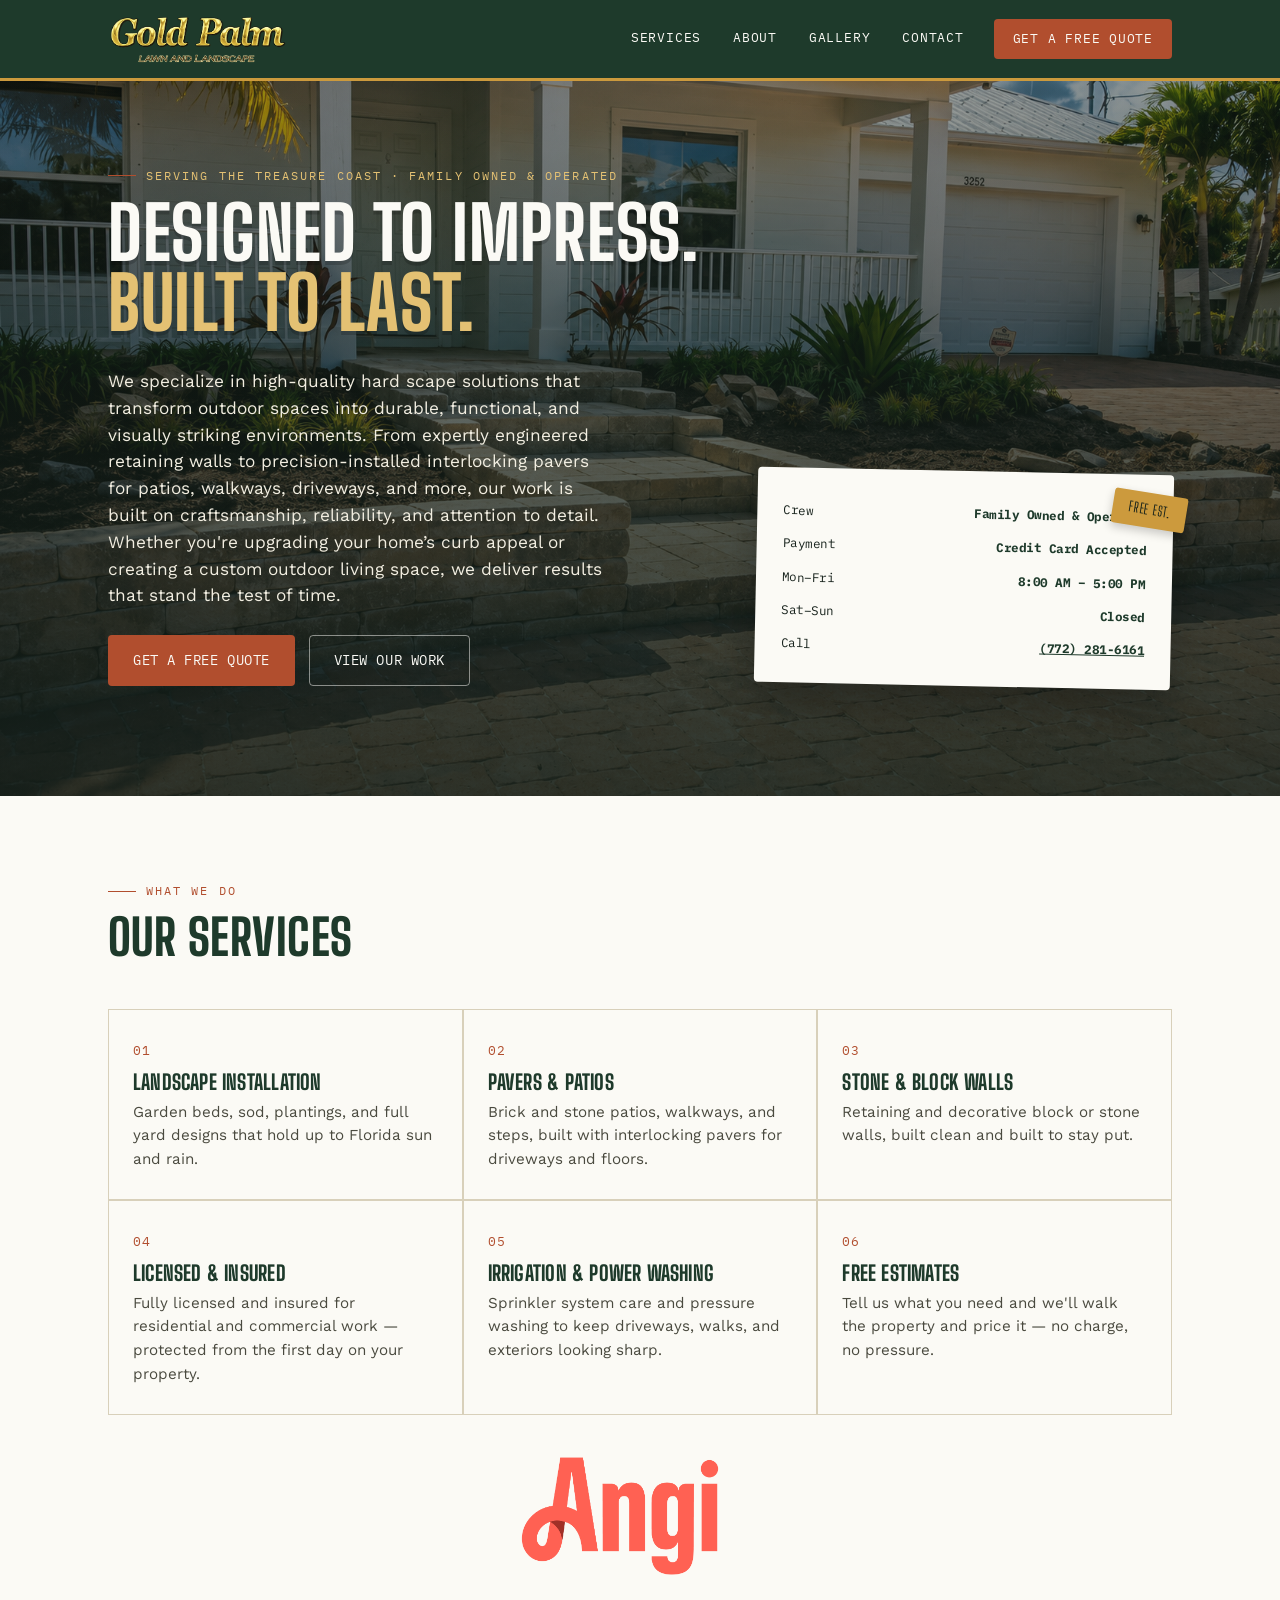
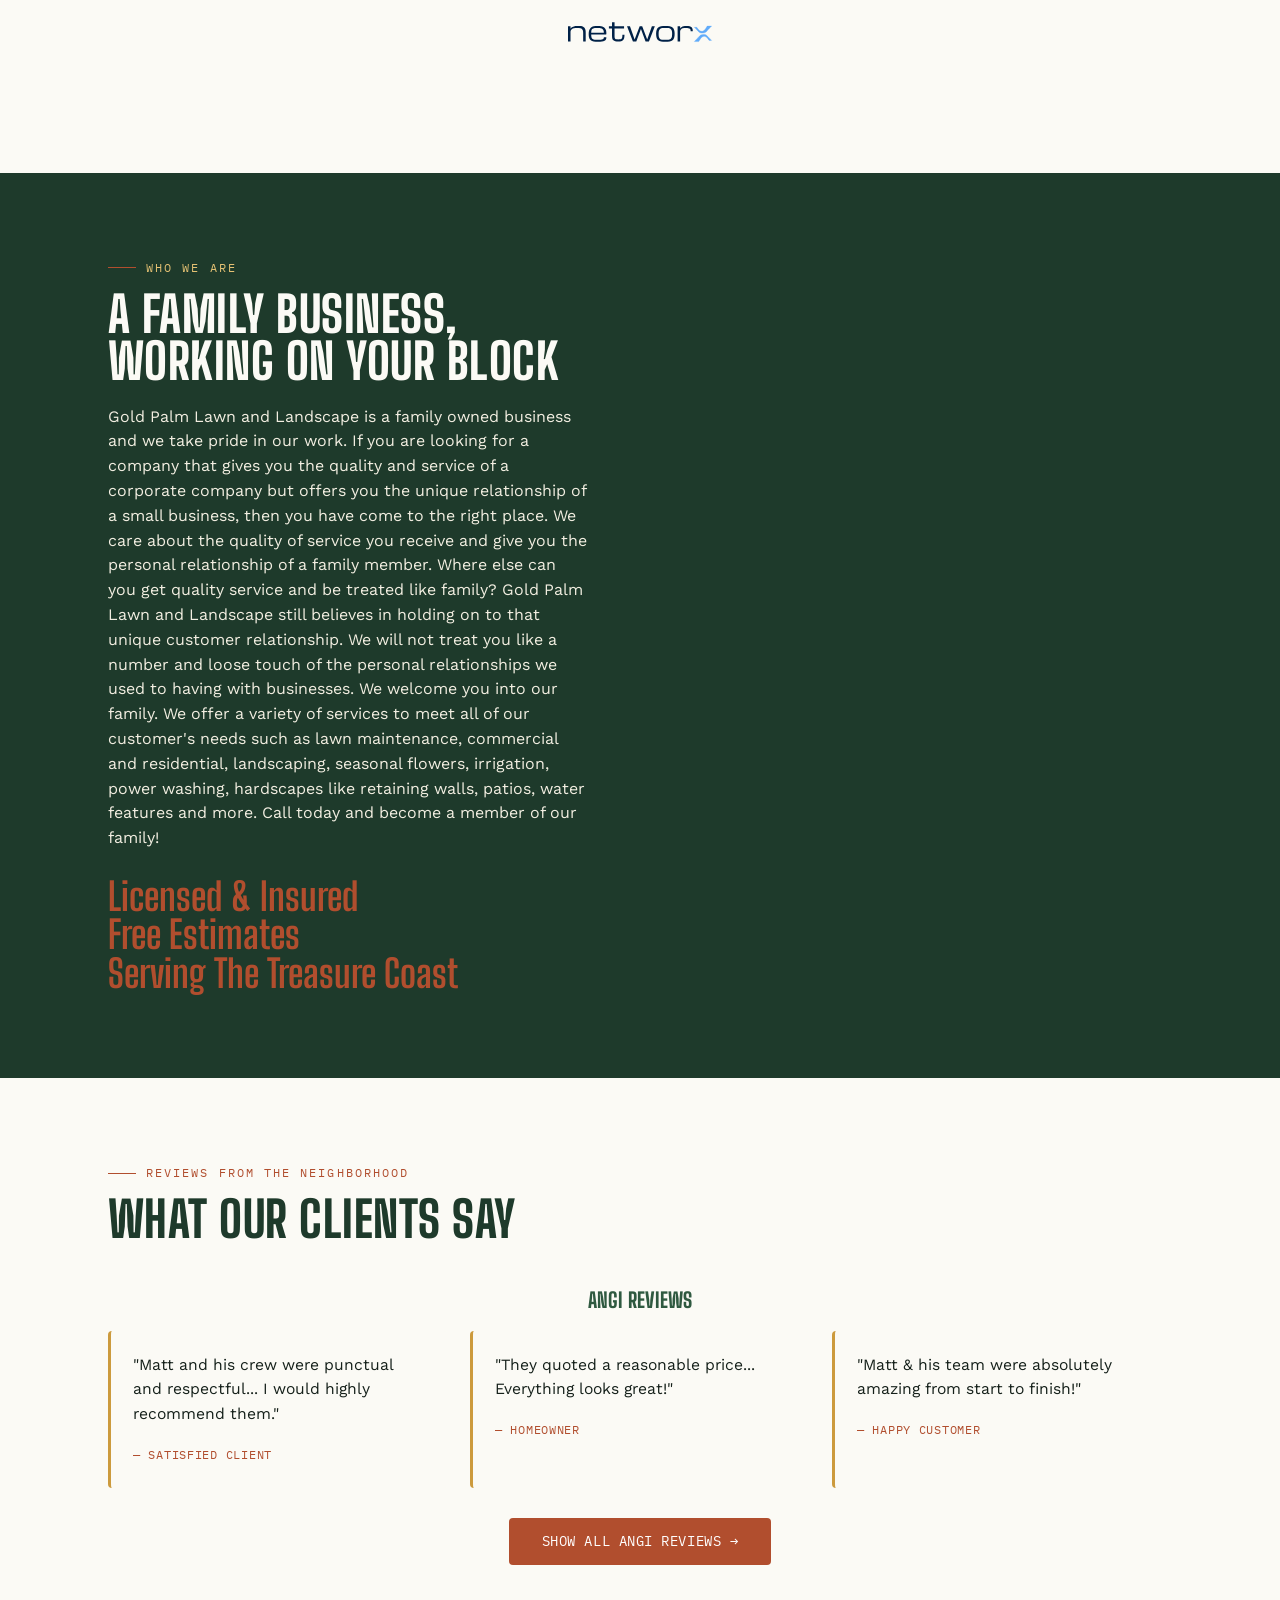
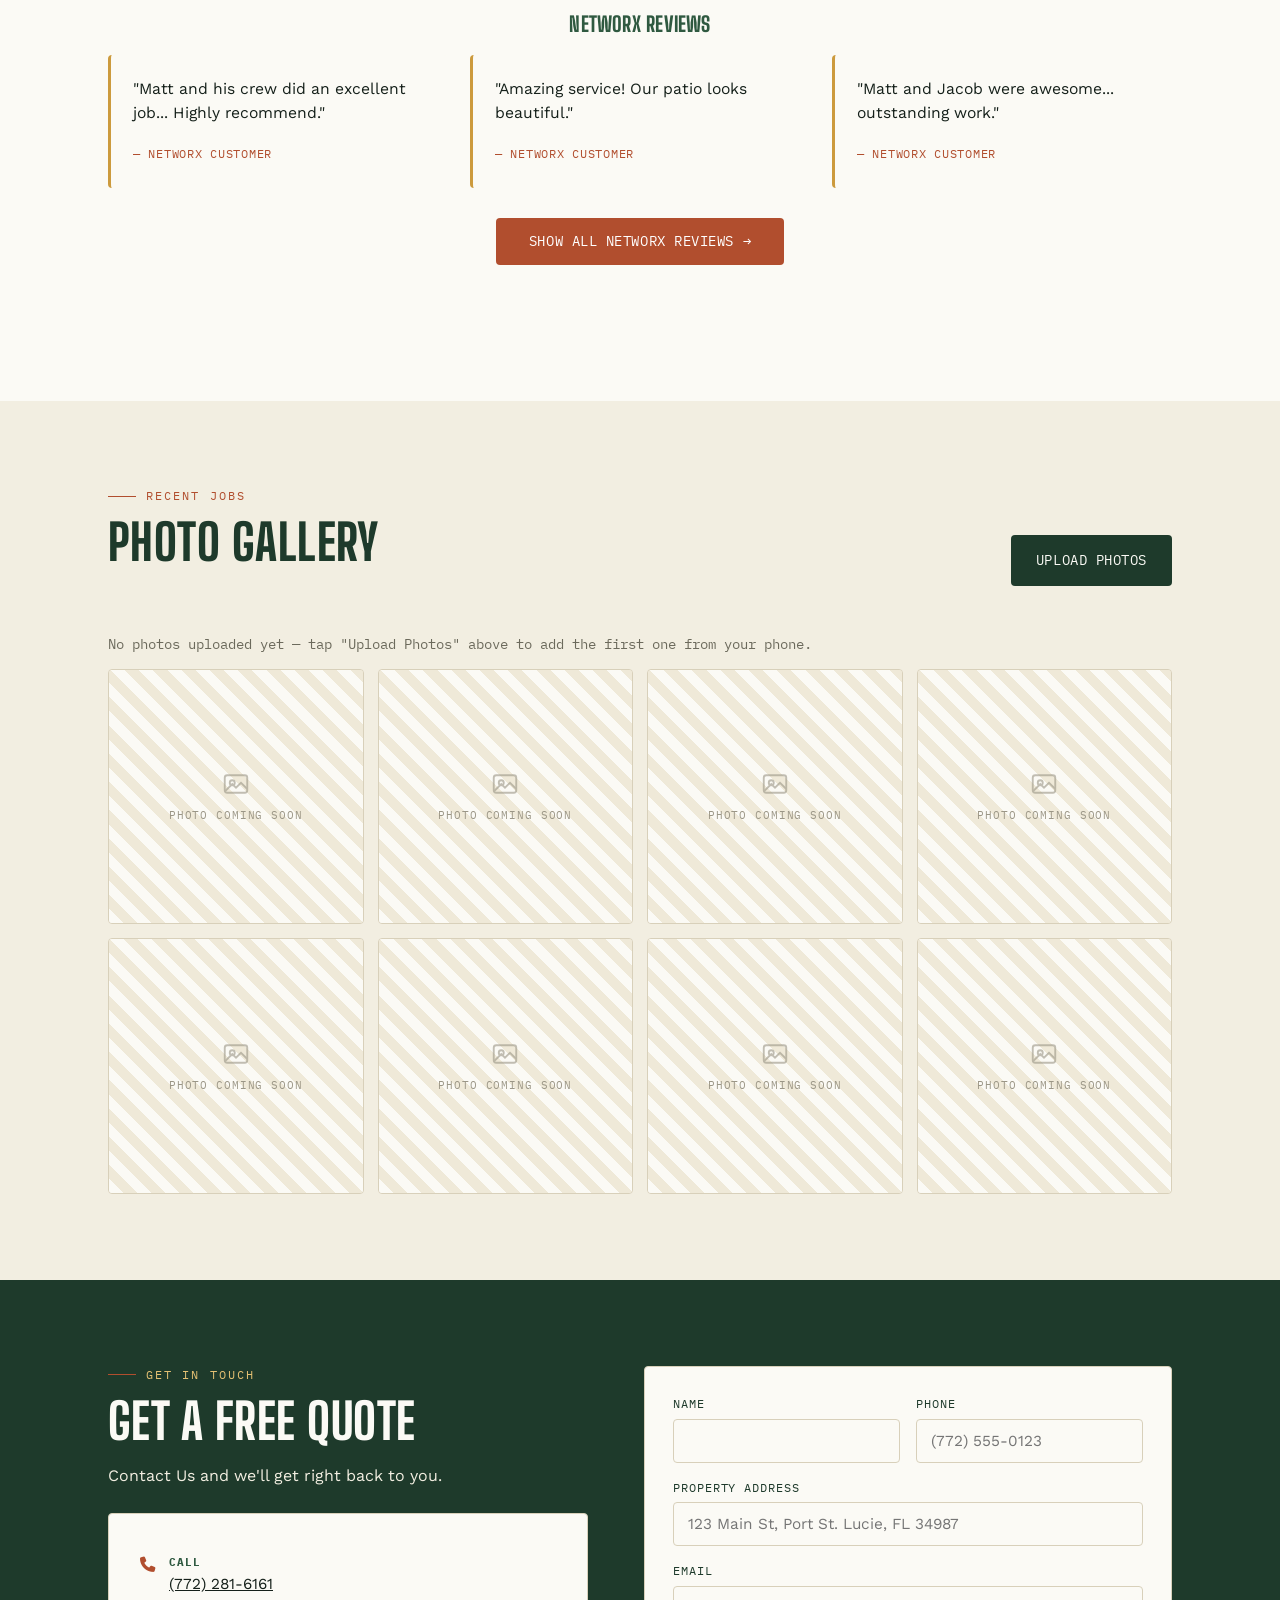
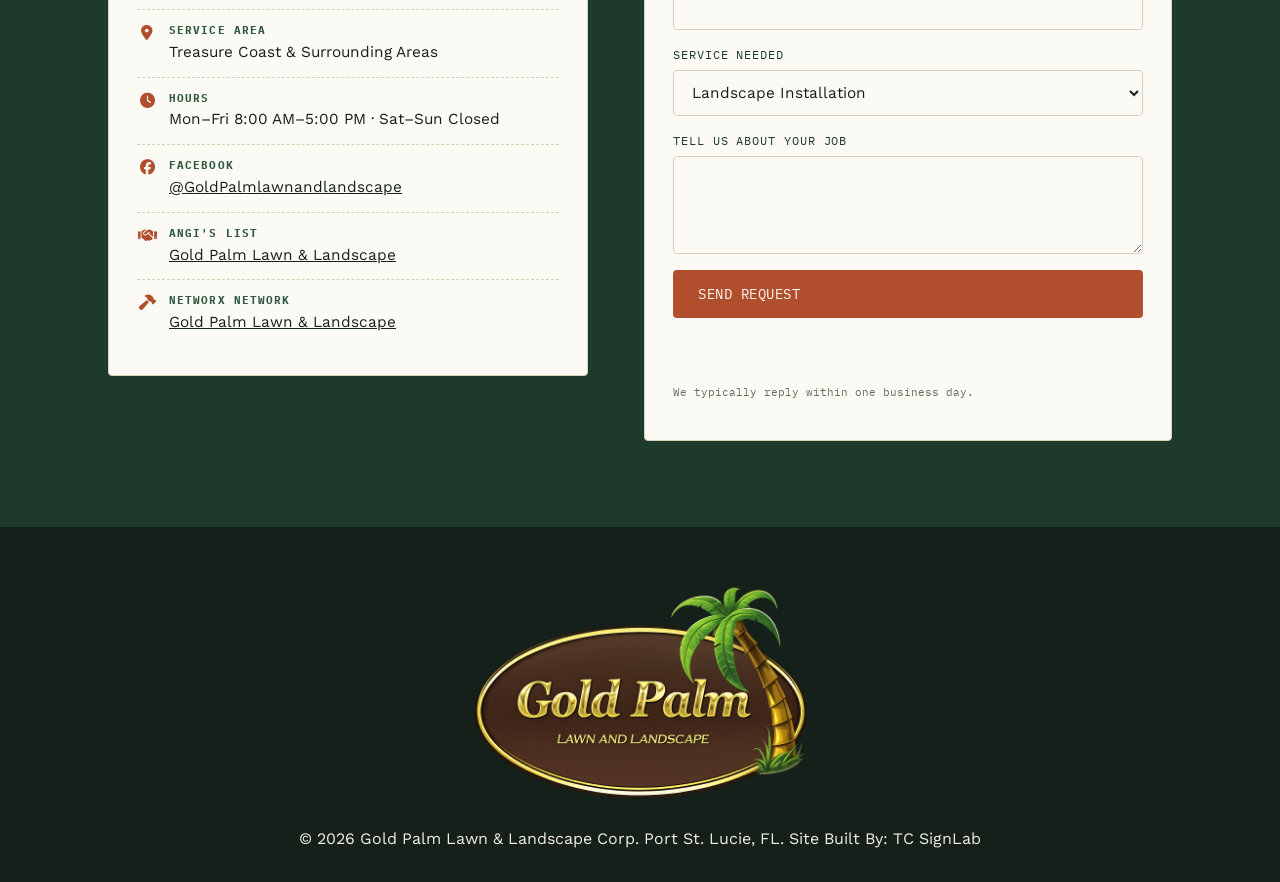
==== commit 554799eb: "Update index.html" ====
--- a/index.html
+++ b/index.html
@@ -11,6 +11,10 @@
 <link rel="stylesheet" href="https://cdnjs.cloudflare.com/ajax/libs/font-awesome/6.5.1/css/all.min.css">
 <link rel="icon" href="assets/logo.jpg" type="image/jpeg">
 <link rel="stylesheet" href="style.css">
+<link rel="apple-touch-icon" sizes="180x180" href="/apple-touch-icon.png">
+<link rel="icon" type="image/png" sizes="32x32" href="/favicon-32x32.png">
+<link rel="icon" type="image/png" sizes="16x16" href="/favicon-16x16.png">
+<link rel="manifest" href="/site.webmanifest">
 </head>
 <body>
 <a class="skip-link" href="#main">Skip to content</a>
@@ -113,8 +117,7 @@
       
       <!-- Networx -->
       <a href="https://www.networx.com/c.gold-palm-lawn-and-landscap" target="_blank" rel="noopener" style="display:block;">
-      <img src="networx.svg" alt="Networx" style="max-width:550px;">
-      </a>
+      <img src="networx.svg" alt="Networx" style="max-width:550px;"></a>
     </div>
   </div>
   </section>
@@ -207,7 +210,7 @@
           <div class="contact-line"><span class="ic"><i class="fa-solid fa-clock"></i></span><div><b>Hours</b>Mon&ndash;Fri 8:00 AM&ndash;5:00 PM &middot; Sat&ndash;Sun Closed</div></div>
           <div class="contact-line"><span class="ic"><i class="fa-brands fa-facebook"></i></span><div><b>Facebook</b><a href="https://www.facebook.com/GoldPalmlawnandlandscape/" target="_blank" rel="noopener">@GoldPalmlawnandlandscape</a></div></div>
         <div class="contact-line"><span class="ic"><i class="fa-solid fa-handshake"></i></span><div><b>Angi's List</b><a href="https://www.angi.com/companylist/us/fl/fort-pierce/gold-palm-lawn-and-landscape-corp" target="_blank" rel="noopener">Gold Palm Lawn & Landscape</a></div></div>
-         <div class="contact-line"><span class="ic"><i class="fa-solid fa-brick"></i></span><div><b>Networx Network</b><a href="https://www.networx.com/c.gold-palm-lawn-and-landscapep" target="_blank" rel="noopener">Gold Palm Lawn & Landscape</a></div></div>
+         <div class="contact-line"><span class="ic"><i class="fa-solid fa-hammer"></i></span><div><b>Networx Network</b><a href="https://www.networx.com/c.gold-palm-lawn-and-landscapep" target="_blank" rel="noopener">Gold Palm Lawn & Landscape</a></div></div>
         </div>
       </div>
       <div class="contact-card">
